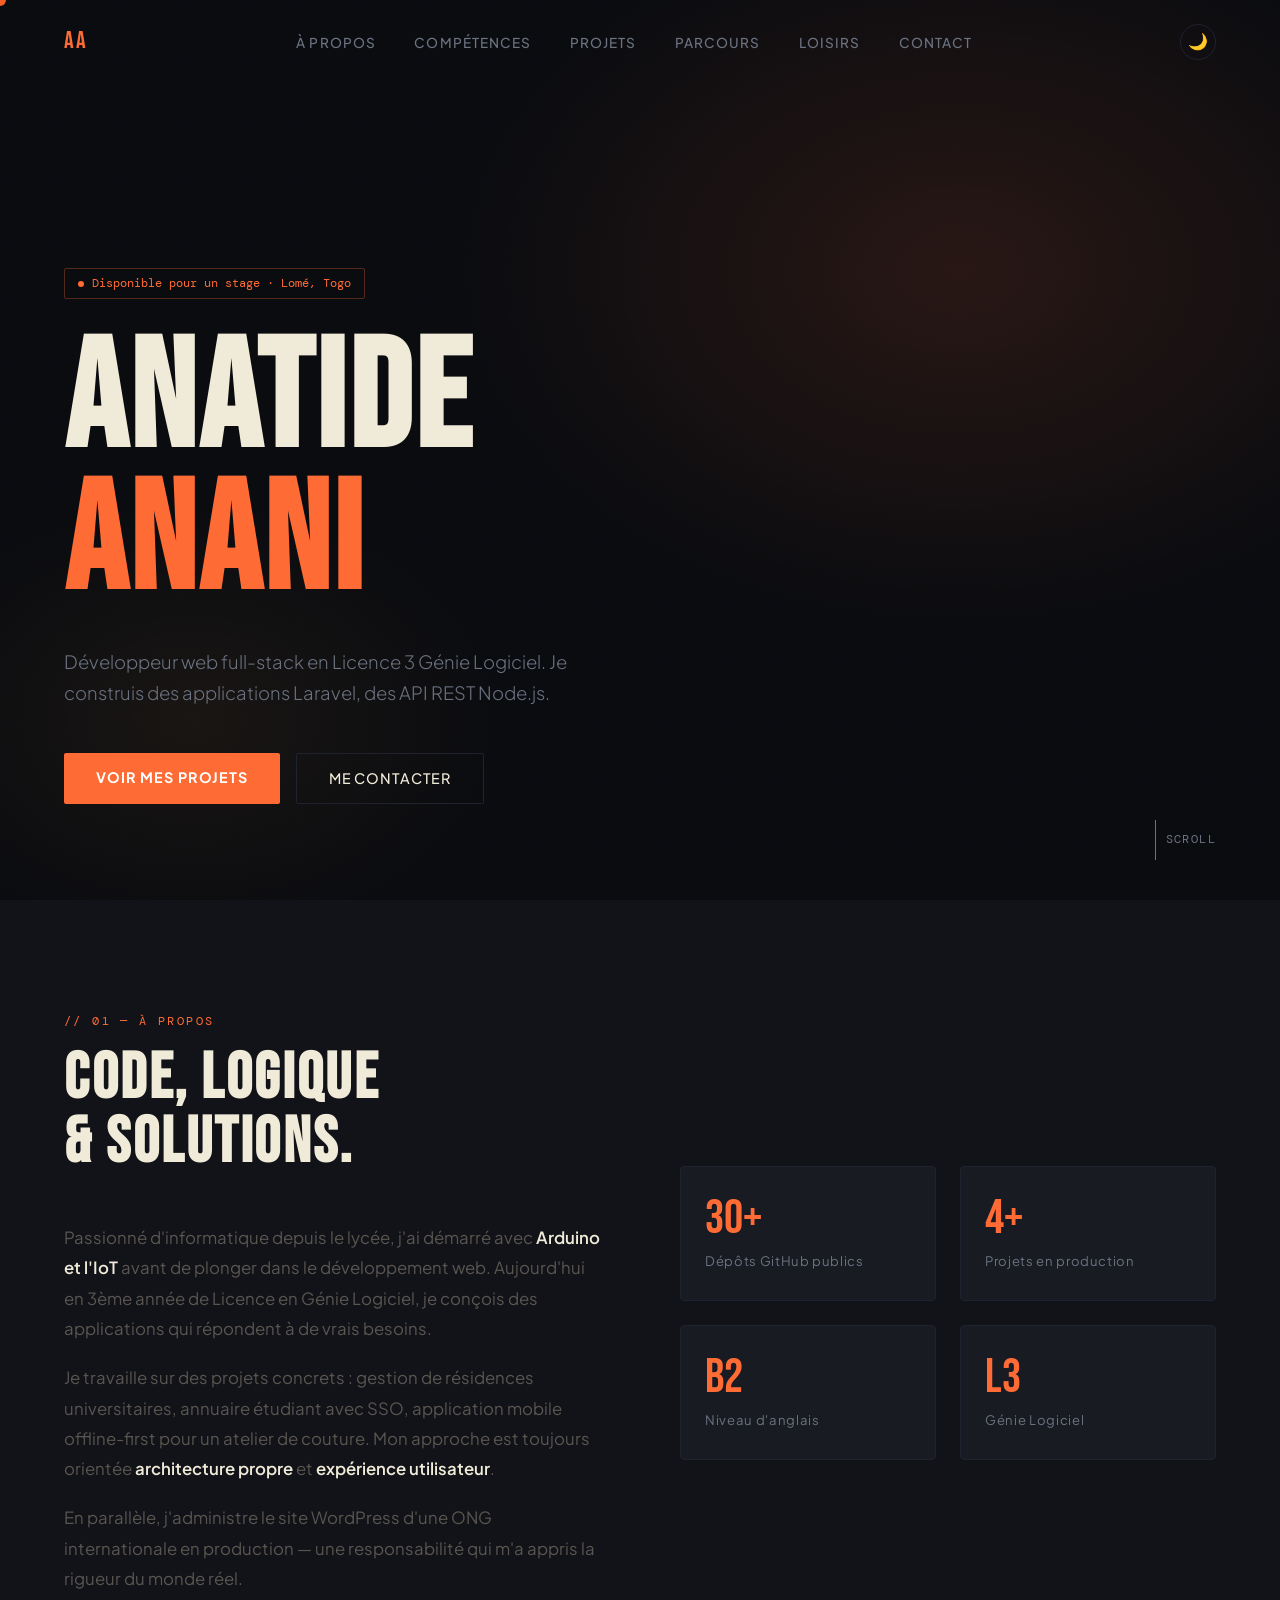
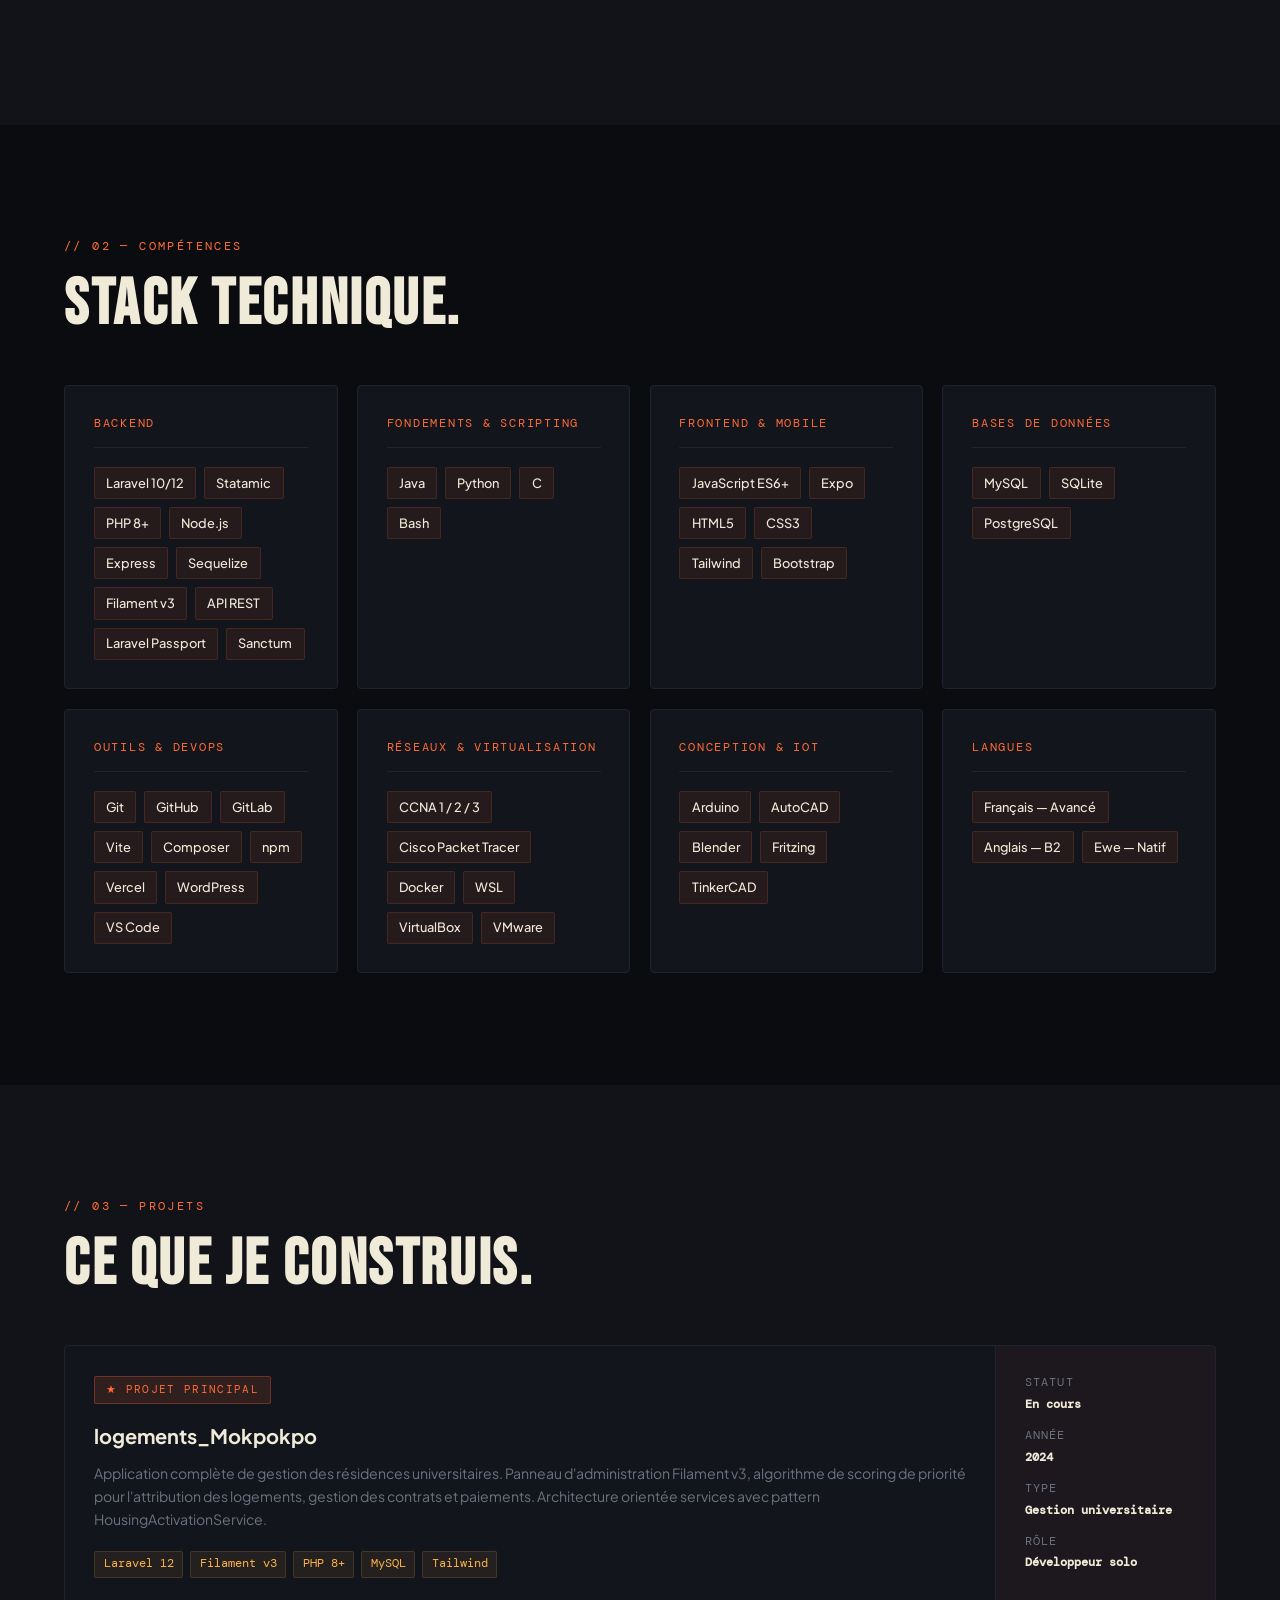
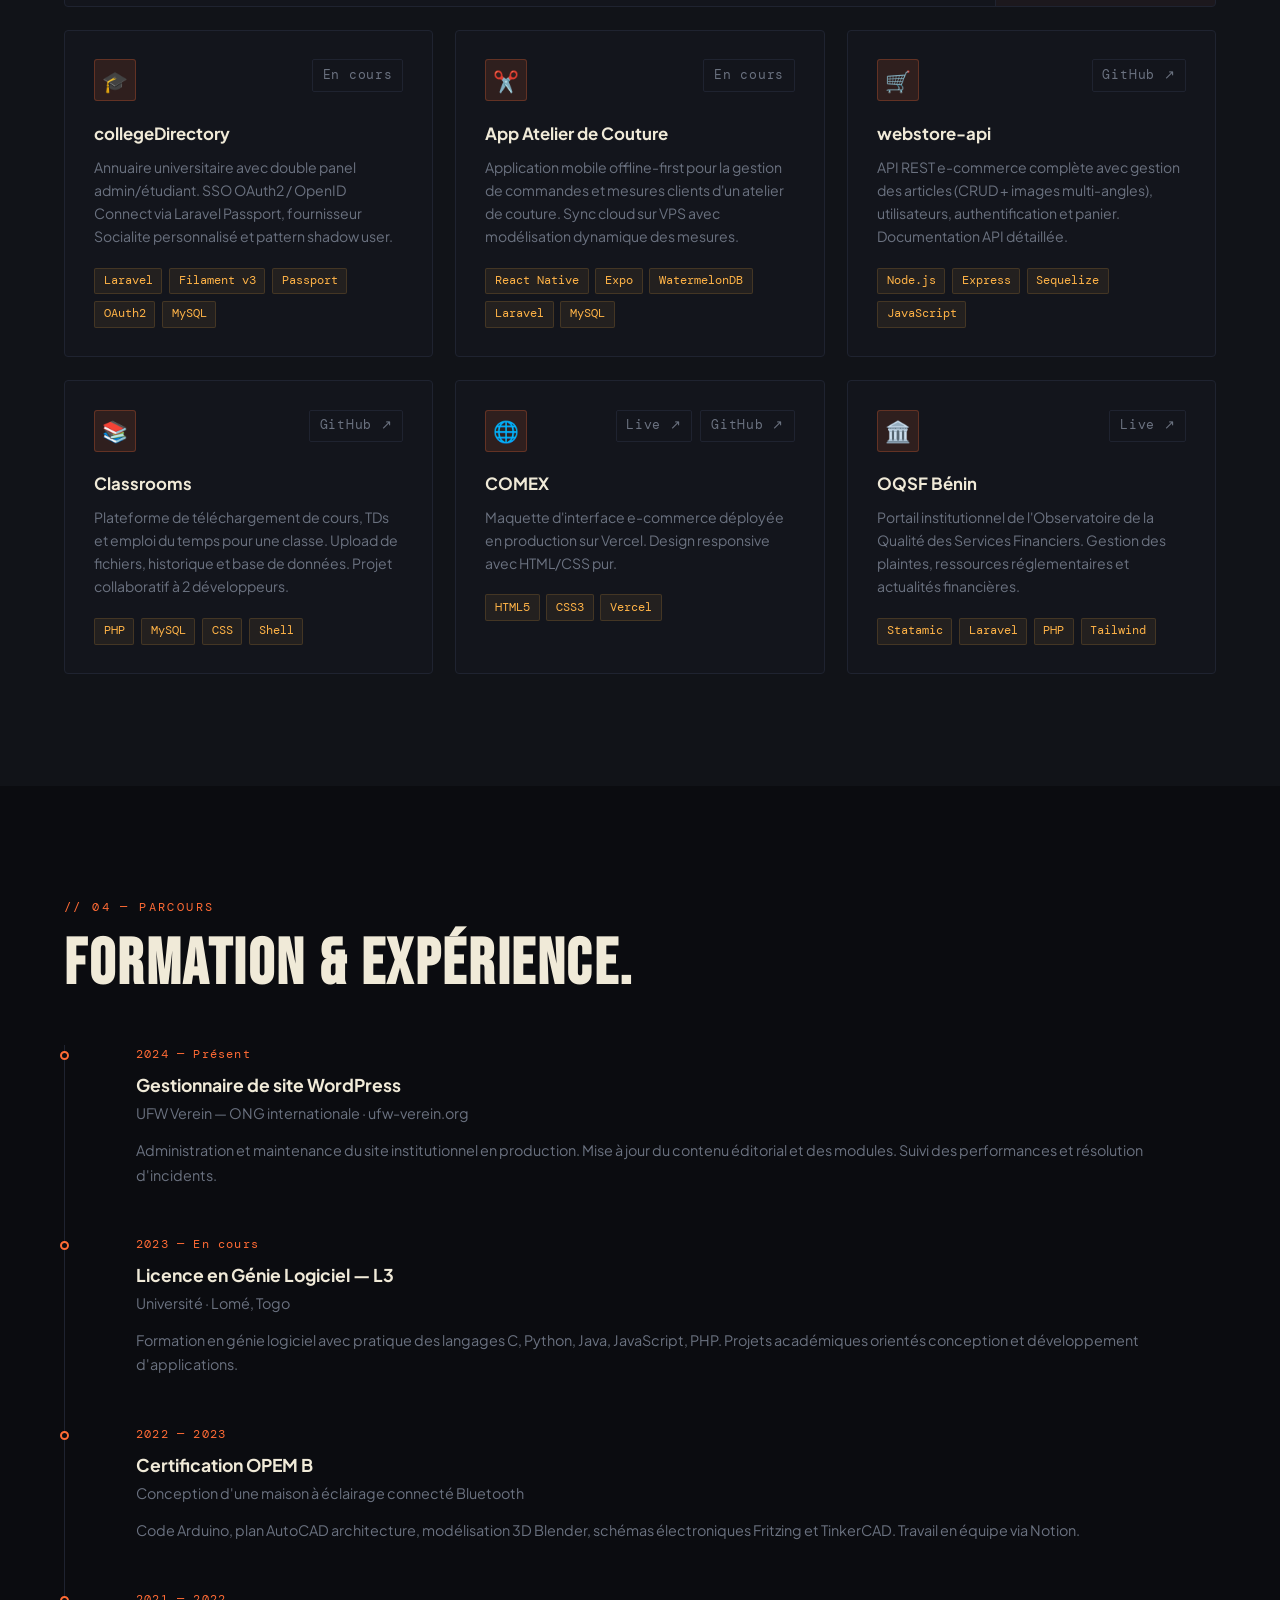
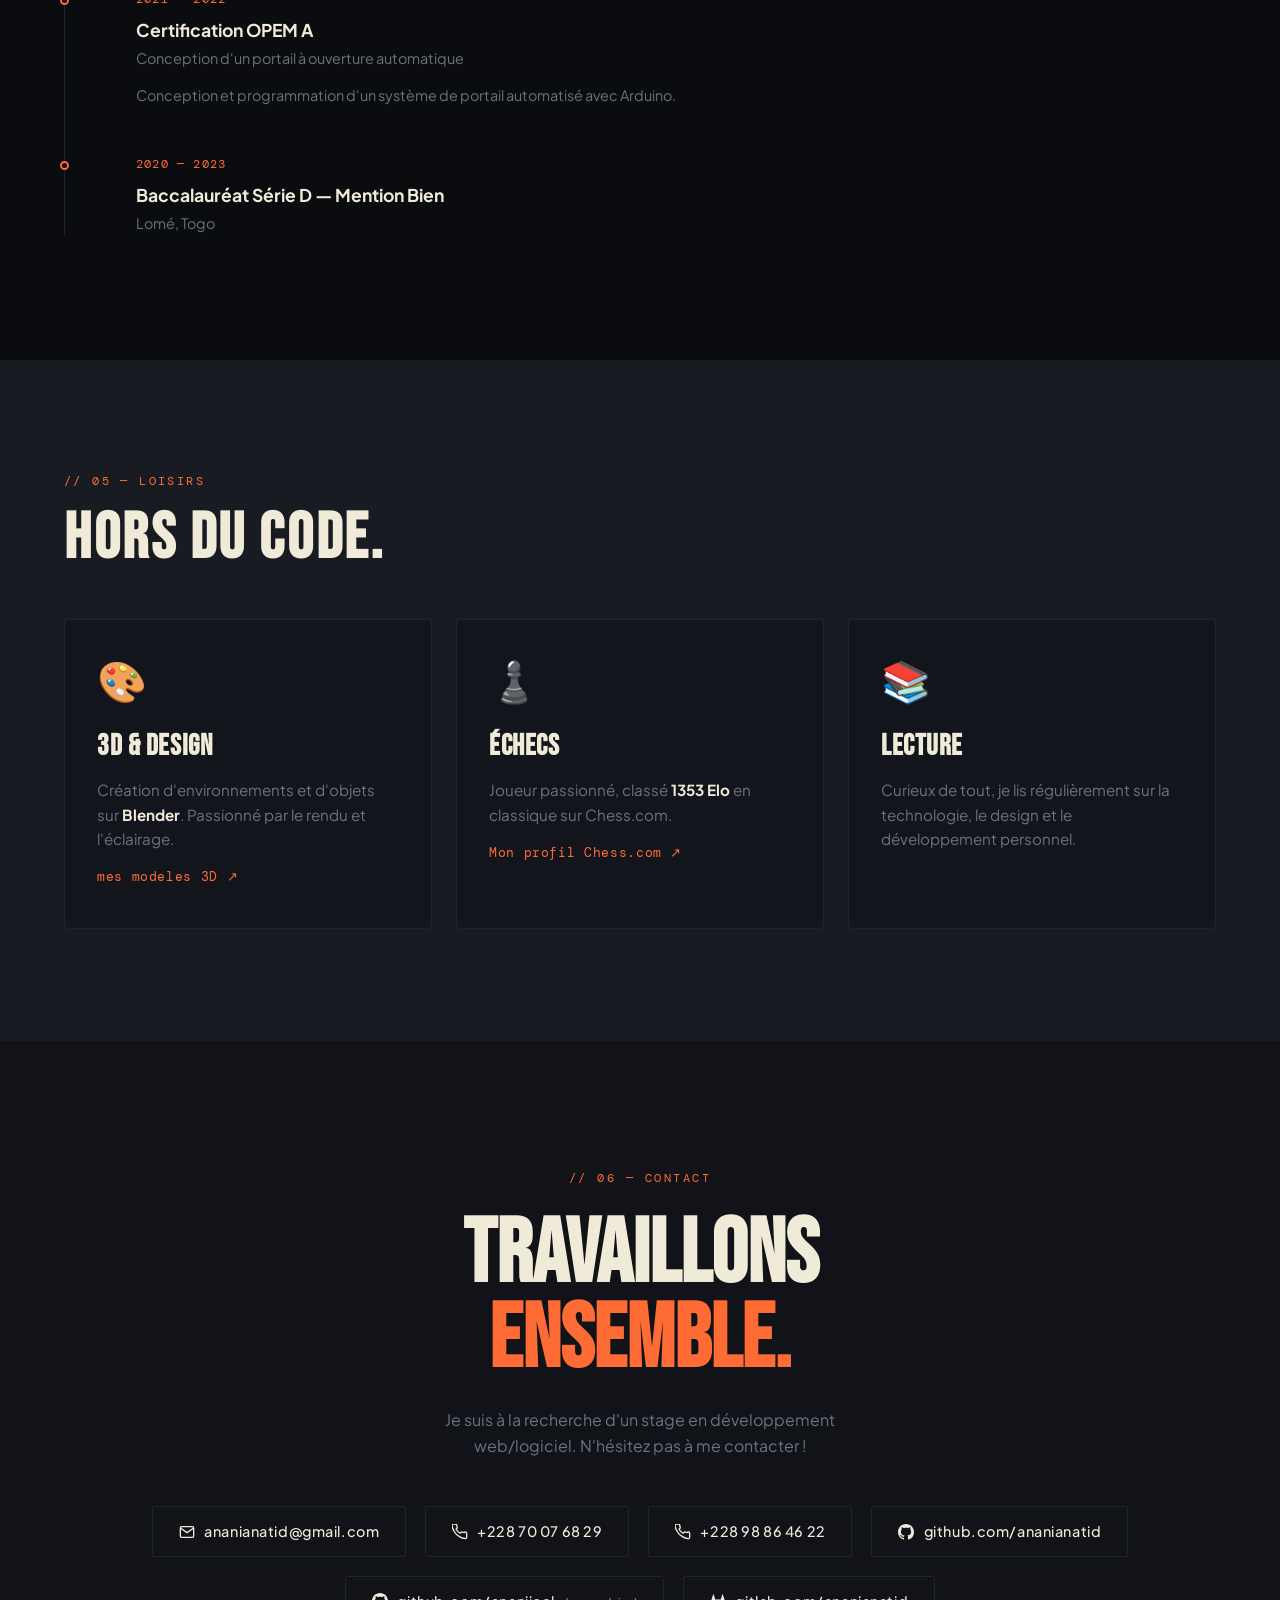
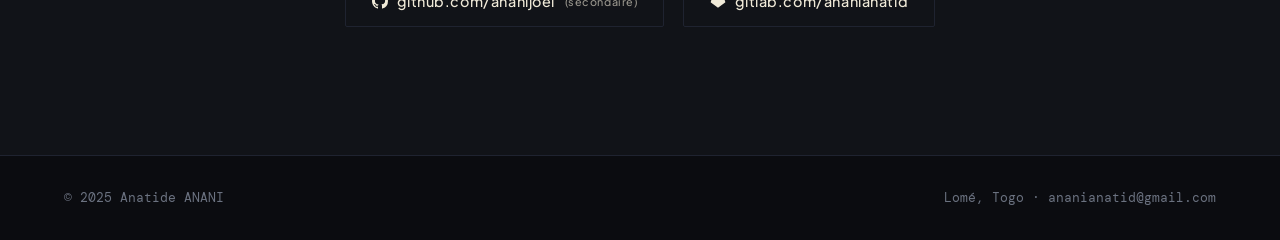
==== portfolio/index.html @ 38290a82 "Initial commit: portfolio + curriculum-vitae" ====
<!DOCTYPE html>
<html lang="fr">

<head>
  <meta charset="UTF-8" />
  <meta name="viewport" content="width=device-width, initial-scale=1.0" />
  <title>Anatide ANANI — Développeur Web</title>
  <link rel="preconnect" href="https://fonts.googleapis.com" />
  <link rel="preconnect" href="https://fonts.gstatic.com" crossorigin />
  <link
    href="https://fonts.googleapis.com/css2?family=Bebas+Neue&family=DM+Mono:ital,wght@0,300;0,400;0,500;1,300&family=Plus+Jakarta+Sans:wght@300;400;500;600;700&display=swap"
    rel="stylesheet" />
  <link rel="stylesheet" href="style.css" />
</head>

<body>

  <div class="cursor" id="cursor"></div>

  <!-- NAV -->
  <nav id="navbar">
    <a href="#hero" class="nav-logo">AA</a>
    <ul class="nav-links">
      <li><a href="#about">À propos</a></li>
      <li><a href="#skills">Compétences</a></li>
      <li><a href="#projects">Projets</a></li>
      <li><a href="#experience">Parcours</a></li>
      <li><a href="#hobbies">Loisirs</a></li>
      <li><a href="#contact">Contact</a></li>
    </ul>
    <button id="theme-toggle" aria-label="Basculer le thème" title="Mode clair / sombre">🌙</button>
  </nav>

  <!-- HERO -->
  <section id="hero">
    <div class="hero-bg"></div>
    <div class="hero-grid"></div>
    <div class="hero-content">
      <div class="hero-tag">Disponible pour un stage · Lomé, Togo</div>
      <h1 class="hero-name">Anatide<br /><span>ANANI</span></h1>
      <p class="hero-sub">
        Développeur web full-stack en Licence 3 Génie Logiciel. Je construis des applications Laravel, des API REST
        Node.js.
      </p>
      <div class="hero-ctas">
        <a href="#projects" class="btn-primary">Voir mes projets</a>
        <a href="#contact" class="btn-outline">Me contacter</a>
      </div>
    </div>
    <div class="scroll-hint">Scroll</div>
  </section>

  <!-- ABOUT -->
  <section id="about">
    <div class="about-grid reveal">
      <div class="about-text">
        <div class="section-label">// 01 — À propos</div>
        <h2 class="section-title">Code, logique<br />& solutions.</h2>
        <p>Passionné d'informatique depuis le lycée, j'ai démarré avec <strong>Arduino et l'IoT</strong> avant de
          plonger dans le développement web. Aujourd'hui en 3ème année de Licence en Génie Logiciel, je conçois des
          applications qui répondent à de vrais besoins.</p>
        <p>Je travaille sur des projets concrets : gestion de résidences universitaires, annuaire étudiant avec SSO,
          application mobile offline-first pour un atelier de couture. Mon approche est toujours orientée
          <strong>architecture propre</strong> et <strong>expérience utilisateur</strong>.
        </p>
        <p>En parallèle, j'administre le site WordPress d'une ONG internationale en production — une responsabilité qui
          m'a appris la rigueur du monde réel.</p>
      </div>
      <div class="about-stats">
        <div class="stat-card">
          <div class="stat-num">30+</div>
          <div class="stat-label">Dépôts GitHub publics</div>
        </div>
        <div class="stat-card">
          <div class="stat-num">4+</div>
          <div class="stat-label">Projets en production</div>
        </div>
        <div class="stat-card">
          <div class="stat-num">B2</div>
          <div class="stat-label">Niveau d'anglais</div>
        </div>
        <div class="stat-card">
          <div class="stat-num">L3</div>
          <div class="stat-label">Génie Logiciel</div>
        </div>
      </div>
    </div>
  </section>

  <!-- SKILLS -->
  <section id="skills">
    <div class="section-label reveal">// 02 — Compétences</div>
    <h2 class="section-title reveal">Stack technique.</h2>
    <div class="skills-grid">
      <div class="skill-group reveal">
        <div class="skill-group-title">Backend</div>
        <div class="skill-tags">
          <span class="skill-tag">Laravel 10/12</span>
          <span class="skill-tag">Statamic</span>
          <span class="skill-tag">PHP 8+</span>
          <span class="skill-tag">Node.js</span>
          <span class="skill-tag">Express</span>
          <span class="skill-tag">Sequelize</span>
          <span class="skill-tag">Filament v3</span>
          <span class="skill-tag">API REST</span>
          <span class="skill-tag">Laravel Passport</span>
          <span class="skill-tag">Sanctum</span>
        </div>
      </div>
      <div class="skill-group reveal">
        <div class="skill-group-title">Fondements & Scripting</div>
        <div class="skill-tags">
          <span class="skill-tag">Java</span>
          <span class="skill-tag">Python</span>
          <span class="skill-tag">C</span>
          <span class="skill-tag">Bash</span>
        </div>
      </div>
      <div class="skill-group reveal">
        <div class="skill-group-title">Frontend & Mobile</div>
        <div class="skill-tags">
          <span class="skill-tag">JavaScript ES6+</span>
          <span class="skill-tag">Expo</span>
          <span class="skill-tag">HTML5</span>
          <span class="skill-tag">CSS3</span>
          <span class="skill-tag">Tailwind</span>
          <span class="skill-tag">Bootstrap</span>
        </div>
      </div>
      <div class="skill-group reveal">
        <div class="skill-group-title">Bases de données</div>
        <div class="skill-tags">
          <span class="skill-tag">MySQL</span>
          <span class="skill-tag">SQLite</span>
          <span class="skill-tag">PostgreSQL</span>
        </div>
      </div>
      <div class="skill-group reveal">
        <div class="skill-group-title">Outils & DevOps</div>
        <div class="skill-tags">
          <span class="skill-tag">Git</span>
          <span class="skill-tag">GitHub</span>
          <span class="skill-tag">GitLab</span>
          <span class="skill-tag">Vite</span>
          <span class="skill-tag">Composer</span>
          <span class="skill-tag">npm</span>
          <span class="skill-tag">Vercel</span>
          <span class="skill-tag">WordPress</span>
          <span class="skill-tag">VS Code</span>
        </div>
      </div>
      <div class="skill-group reveal">
        <div class="skill-group-title">Réseaux & Virtualisation</div>
        <div class="skill-tags">
          <span class="skill-tag">CCNA 1 / 2 / 3</span>
          <span class="skill-tag">Cisco Packet Tracer</span>
          <span class="skill-tag">Docker</span>
          <span class="skill-tag">WSL</span>
          <span class="skill-tag">VirtualBox</span>
          <span class="skill-tag">VMware</span>
        </div>
      </div>
      <div class="skill-group reveal">
        <div class="skill-group-title">Conception & IoT</div>
        <div class="skill-tags">
          <span class="skill-tag">Arduino</span>
          <span class="skill-tag">AutoCAD</span>
          <span class="skill-tag">Blender</span>
          <span class="skill-tag">Fritzing</span>
          <span class="skill-tag">TinkerCAD</span>
        </div>
      </div>
      <div class="skill-group reveal">
        <div class="skill-group-title">Langues</div>
        <div class="skill-tags">
          <span class="skill-tag">Français — Avancé</span>
          <span class="skill-tag">Anglais — B2</span>
          <span class="skill-tag">Ewe — Natif</span>
        </div>
      </div>
    </div>
  </section>

  <!-- PROJECTS -->
  <section id="projects">
    <div class="section-label reveal">// 03 — Projets</div>
    <h2 class="section-title reveal">Ce que je construis.</h2>
    <div class="projects-grid">

      <!-- Featured: logements_Mokpokpo -->
      <div class="project-card featured reveal">
        <div class="project-featured-content">
          <div class="featured-badge">★ Projet principal</div>
          <div class="project-title" style="font-size:1.25rem; margin-bottom:.6rem;">logements_Mokpokpo</div>
          <p class="project-desc">Application complète de gestion des résidences universitaires. Panneau
            d'administration Filament v3, algorithme de scoring de priorité pour l'attribution des logements, gestion
            des contrats et paiements. Architecture orientée services avec pattern HousingActivationService.</p>
          <div class="project-stack" style="margin-top:1.2rem;">
            <span class="stack-tag">Laravel 12</span>
            <span class="stack-tag">Filament v3</span>
            <span class="stack-tag">PHP 8+</span>
            <span class="stack-tag">MySQL</span>
            <span class="stack-tag">Tailwind</span>
          </div>
        </div>
        <div class="project-featured-meta">
          <div class="meta-item"><span>Statut</span><strong>En cours</strong></div>
          <div class="meta-item"><span>Année</span><strong>2024</strong></div>
          <div class="meta-item"><span>Type</span><strong>Gestion universitaire</strong></div>
          <div class="meta-item"><span>Rôle</span><strong>Développeur solo</strong></div>
        </div>
      </div>

      <!-- collegeDirectory -->
      <div class="project-card reveal">
        <div class="project-card-top">
          <div class="project-icon">🎓</div>
          <div class="project-links">
            <span class="project-link">En cours</span>
          </div>
        </div>
        <div class="project-body">
          <div class="project-title">collegeDirectory</div>
          <p class="project-desc">Annuaire universitaire avec double panel admin/étudiant. SSO OAuth2 / OpenID Connect
            via Laravel Passport, fournisseur Socialite personnalisé et pattern shadow user.</p>
          <div class="project-stack">
            <span class="stack-tag">Laravel</span>
            <span class="stack-tag">Filament v3</span>
            <span class="stack-tag">Passport</span>
            <span class="stack-tag">OAuth2</span>
            <span class="stack-tag">MySQL</span>
          </div>
        </div>
      </div>

      <!-- App Couture -->
      <div class="project-card reveal">
        <div class="project-card-top">
          <div class="project-icon">✂️</div>
          <div class="project-links">
            <span class="project-link">En cours</span>
          </div>
        </div>
        <div class="project-body">
          <div class="project-title">App Atelier de Couture</div>
          <p class="project-desc">Application mobile offline-first pour la gestion de commandes et mesures clients d'un
            atelier de couture. Sync cloud sur VPS avec modélisation dynamique des mesures.</p>
          <div class="project-stack">
            <span class="stack-tag">React Native</span>
            <span class="stack-tag">Expo</span>
            <span class="stack-tag">WatermelonDB</span>
            <span class="stack-tag">Laravel</span>
            <span class="stack-tag">MySQL</span>
          </div>
        </div>
      </div>

      <!-- webstore-api -->
      <div class="project-card reveal">
        <div class="project-card-top">
          <div class="project-icon">🛒</div>
          <div class="project-links">
            <a href="https://github.com/ananijoel/webstore-api" target="_blank" class="project-link">GitHub ↗</a>
          </div>
        </div>
        <div class="project-body">
          <div class="project-title">webstore-api</div>
          <p class="project-desc">API REST e-commerce complète avec gestion des articles (CRUD + images multi-angles),
            utilisateurs, authentification et panier. Documentation API détaillée.</p>
          <div class="project-stack">
            <span class="stack-tag">Node.js</span>
            <span class="stack-tag">Express</span>
            <span class="stack-tag">Sequelize</span>
            <span class="stack-tag">JavaScript</span>
          </div>
        </div>
      </div>

      <!-- Classrooms -->
      <div class="project-card reveal">
        <div class="project-card-top">
          <div class="project-icon">📚</div>
          <div class="project-links">
            <a href="https://github.com/ananijoel/Classrooms" target="_blank" class="project-link">GitHub ↗</a>
          </div>
        </div>
        <div class="project-body">
          <div class="project-title">Classrooms</div>
          <p class="project-desc">Plateforme de téléchargement de cours, TDs et emploi du temps pour une classe. Upload
            de fichiers, historique et base de données. Projet collaboratif à 2 développeurs.</p>
          <div class="project-stack">
            <span class="stack-tag">PHP</span>
            <span class="stack-tag">MySQL</span>
            <span class="stack-tag">CSS</span>
            <span class="stack-tag">Shell</span>
          </div>
        </div>
      </div>

      <!-- COMEX -->
      <div class="project-card reveal">
        <div class="project-card-top">
          <div class="project-icon">🌐</div>
          <div class="project-links">
            <a href="https://comex-pearl.vercel.app" target="_blank" class="project-link">Live ↗</a>
            <a href="https://github.com/ananijoel/COMEX" target="_blank" class="project-link">GitHub ↗</a>
          </div>
        </div>
        <div class="project-body">
          <div class="project-title">COMEX</div>
          <p class="project-desc">Maquette d'interface e-commerce déployée en production sur Vercel. Design responsive
            avec HTML/CSS pur.</p>
          <div class="project-stack">
            <span class="stack-tag">HTML5</span>
            <span class="stack-tag">CSS3</span>
            <span class="stack-tag">Vercel</span>
          </div>
        </div>
      </div>

      <!-- OQSF Bénin -->
      <div class="project-card reveal">
        <div class="project-card-top">
          <div class="project-icon">🏛️</div>
          <div class="project-links">
            <a href="https://oqsf.finances.bj/" target="_blank" class="project-link">Live ↗</a>
          </div>
        </div>
        <div class="project-body">
          <div class="project-title">OQSF Bénin</div>
          <p class="project-desc">Portail institutionnel de l'Observatoire de la Qualité des Services Financiers. Gestion des plaintes, ressources réglementaires et actualités financières.</p>
          <div class="project-stack">
            <span class="stack-tag">Statamic</span>
            <span class="stack-tag">Laravel</span>
            <span class="stack-tag">PHP</span>
            <span class="stack-tag">Tailwind</span>
          </div>
        </div>
      </div>

    </div>
  </section>

  <!-- EXPERIENCE -->
  <section id="experience">
    <div class="section-label reveal">// 04 — Parcours</div>
    <h2 class="section-title reveal">Formation & expérience.</h2>
    <div class="timeline reveal">

      <div class="timeline-item">
        <div class="t-period">2024 — Présent</div>
        <div class="t-title">Gestionnaire de site WordPress</div>
        <div class="t-org">UFW Verein — ONG internationale · ufw-verein.org</div>
        <div class="t-desc">Administration et maintenance du site institutionnel en production. Mise à jour du contenu
          éditorial et des modules. Suivi des performances et résolution d'incidents.</div>
      </div>

      <div class="timeline-item">
        <div class="t-period">2023 — En cours</div>
        <div class="t-title">Licence en Génie Logiciel — L3</div>
        <div class="t-org">Université · Lomé, Togo</div>
        <div class="t-desc">Formation en génie logiciel avec pratique des langages C, Python, Java, JavaScript, PHP.
          Projets académiques orientés conception et développement d'applications.</div>
      </div>

      <div class="timeline-item">
        <div class="t-period">2022 — 2023</div>
        <div class="t-title">Certification OPEM B</div>
        <div class="t-org">Conception d'une maison à éclairage connecté Bluetooth</div>
        <div class="t-desc">Code Arduino, plan AutoCAD architecture, modélisation 3D Blender, schémas électroniques
          Fritzing et TinkerCAD. Travail en équipe via Notion.</div>
      </div>

      <div class="timeline-item">
        <div class="t-period">2021 — 2022</div>
        <div class="t-title">Certification OPEM A</div>
        <div class="t-org">Conception d'un portail à ouverture automatique</div>
        <div class="t-desc">Conception et programmation d'un système de portail automatisé avec Arduino.</div>
      </div>

      <div class="timeline-item">
        <div class="t-period">2020 — 2023</div>
        <div class="t-title">Baccalauréat Série D — Mention Bien</div>
        <div class="t-org">Lomé, Togo</div>
        <div class="t-desc"></div>
      </div>

    </div>
  </section>

  <!-- HOBBIES -->
  <section id="hobbies">
    <div class="section-label reveal">// 05 — Loisirs</div>
    <h2 class="section-title reveal">Hors du code.</h2>
    <div class="hobbies-grid">

      <!-- Blender -->
      <div class="hobby-card reveal">
        <div class="hobby-icon">🎨</div>
        <div class="hobby-content">
          <h3 class="hobby-name">3D & Design</h3>
          <p class="hobby-desc">Création d'environnements et d'objets sur <strong>Blender</strong>. Passionné par le
            rendu et l'éclairage.</p>
          <a href="https://hypnotic-cattle-c52.notion.site/b238f9d4e2dd4126a7973aa8731e3974?v=cc43a98ab7ea413bb1dedc0770d64474" target="_blank" class="hobby-link">mes modeles 3D
            ↗</a>
        </div>
      </div>

      <!-- Chess -->
      <div class="hobby-card reveal">
        <div class="hobby-icon">♟️</div>
        <div class="hobby-content">
          <h3 class="hobby-name">Échecs</h3>
          <p class="hobby-desc">Joueur passionné, classé <strong>1353 Elo</strong> en classique sur Chess.com.</p>
          <a href="https://www.chess.com/member/The-Quiet-Raven" target="_blank" class="hobby-link">Mon profil Chess.com
            ↗</a>
        </div>
      </div>

      <!-- Reading -->
      <div class="hobby-card reveal">
        <div class="hobby-icon">📚</div>
        <div class="hobby-content">
          <h3 class="hobby-name">Lecture</h3>
          <p class="hobby-desc">Curieux de tout, je lis régulièrement sur la technologie, le design et le développement
            personnel.</p>
        </div>
      </div>

    </div>
  </section>

  <!-- CONTACT -->
  <section id="contact">
    <div class="contact-eyebrow">// 06 — Contact</div>
    <h2 class="contact-title">Travaillons<br /><span>ensemble.</span></h2>
    <p class="contact-sub">Je suis à la recherche d'un stage en développement web/logiciel. N'hésitez pas à me contacter
      !</p>
    <div class="contact-links">
      <a href="mailto:ananianatid@gmail.com" class="contact-link">
        <svg viewBox="0 0 24 24" fill="none" stroke="currentColor" stroke-width="2">
          <path d="M4 4h16c1.1 0 2 .9 2 2v12c0 1.1-.9 2-2 2H4c-1.1 0-2-.9-2-2V6c0-1.1.9-2 2-2z" />
          <polyline points="22,6 12,13 2,6" />
        </svg>
        ananianatid@gmail.com
      </a>
      <a href="tel:+22870076829" class="contact-link">
        <svg viewBox="0 0 24 24" fill="none" stroke="currentColor" stroke-width="2">
          <path
            d="M22 16.92v3a2 2 0 01-2.18 2 19.79 19.79 0 01-8.63-3.07A19.5 19.5 0 013.07 10.8a19.79 19.79 0 01-3.07-8.67A2 2 0 012 0h3a2 2 0 012 1.72 12.84 12.84 0 00.7 2.81 2 2 0 01-.45 2.11L6.09 7.91a16 16 0 006 6l1.27-1.27a2 2 0 012.11-.45 12.84 12.84 0 002.81.7A2 2 0 0122 14v2.92z" />
        </svg>
        +228 70 07 68 29
      </a>
      <a href="tel:+22898864622" class="contact-link">
        <svg viewBox="0 0 24 24" fill="none" stroke="currentColor" stroke-width="2">
          <path
            d="M22 16.92v3a2 2 0 01-2.18 2 19.79 19.79 0 01-8.63-3.07A19.5 19.5 0 013.07 10.8a19.79 19.79 0 01-3.07-8.67A2 2 0 012 0h3a2 2 0 012 1.72 12.84 12.84 0 00.7 2.81 2 2 0 01-.45 2.11L6.09 7.91a16 16 0 006 6l1.27-1.27a2 2 0 012.11-.45 12.84 12.84 0 002.81.7A2 2 0 0122 14v2.92z" />
        </svg>
        +228 98 86 46 22
      </a>
      <a href="https://github.com/ananianatid" target="_blank" class="contact-link">
        <svg viewBox="0 0 24 24" fill="currentColor">
          <path
            d="M12 0C5.37 0 0 5.37 0 12c0 5.31 3.435 9.795 8.205 11.385.6.105.825-.255.825-.57 0-.285-.015-1.23-.015-2.235-3.015.555-3.795-.735-4.035-1.41-.135-.345-.72-1.41-1.23-1.695-.42-.225-1.02-.78-.015-.795.945-.015 1.62.87 1.845 1.23 1.08 1.815 2.805 1.305 3.495.99.105-.78.42-1.305.765-1.605-2.67-.3-5.46-1.335-5.46-5.925 0-1.305.465-2.385 1.23-3.225-.12-.3-.54-1.53.12-3.18 0 0 1.005-.315 3.3 1.23.96-.27 1.98-.405 3-.405s2.04.135 3 .405c2.295-1.56 3.3-1.23 3.3-1.23.66 1.65.24 2.88.12 3.18.765.84 1.23 1.905 1.23 3.225 0 4.605-2.805 5.625-5.475 5.925.435.375.81 1.095.81 2.22 0 1.605-.015 2.895-.015 3.3 0 .315.225.69.825.57A12.02 12.02 0 0024 12c0-6.63-5.37-12-12-12z" />
        </svg>
        github.com/ananianatid
      </a>
      <a href="https://github.com/ananijoel" target="_blank" class="contact-link">
        <svg viewBox="0 0 24 24" fill="currentColor">
          <path
            d="M12 0C5.37 0 0 5.37 0 12c0 5.31 3.435 9.795 8.205 11.385.6.105.825-.255.825-.57 0-.285-.015-1.23-.015-2.235-3.015.555-3.795-.735-4.035-1.41-.135-.345-.72-1.41-1.23-1.695-.42-.225-1.02-.78-.015-.795.945-.015 1.62.87 1.845 1.23 1.08 1.815 2.805 1.305 3.495.99.105-.78.42-1.305.765-1.605-2.67-.3-5.46-1.335-5.46-5.925 0-1.305.465-2.385 1.23-3.225-.12-.3-.54-1.53.12-3.18 0 0 1.005-.315 3.3 1.23.96-.27 1.98-.405 3-.405s2.04.135 3 .405c2.295-1.56 3.3-1.23 3.3-1.23.66 1.65.24 2.88.12 3.18.765.84 1.23 1.905 1.23 3.225 0 4.605-2.805 5.625-5.475 5.925.435.375.81 1.095.81 2.22 0 1.605-.015 2.895-.015 3.3 0 .315.225.69.825.57A12.02 12.02 0 0024 12c0-6.63-5.37-12-12-12z" />
        </svg>
        github.com/ananijoel <small style="opacity:.6;font-size:.75em;">(secondaire)</small>
      </a>
      <a href="https://gitlab.com/ananianatid" target="_blank" class="contact-link">
        <svg viewBox="0 0 24 24" fill="currentColor">
          <path
            d="M22.65 14.39L12 22.13 1.35 14.39a.84.84 0 01-.3-.94l1.22-3.78 2.44-7.51A.42.42 0 014.82 2a.43.43 0 01.58 0 .42.42 0 01.11.18l2.44 7.49h8.1l2.44-7.49a.42.42 0 01.11-.18.43.43 0 01.58 0 .42.42 0 01.11.18l2.44 7.51L23 13.45a.84.84 0 01-.35.94z" />
        </svg>
        gitlab.com/ananianatid
      </a>
    </div>
  </section>

  <footer>
    <span>© 2025 Anatide ANANI</span>
    <span>Lomé, Togo · ananianatid@gmail.com</span>
  </footer>

  <script src="script.js"></script>
</body>

</html>
---- portfolio/style.css ----
/* ── DARK THEME (default) ── */
:root {
    --bg: #0b0c10;
    --bg2: #111318;
    --bg3: #181b22;
    --accent: #ff6b35;
    --accent2: #ffb347;
    --cream: #f0ead8;
    --muted: #6b7280;
    --border: #1f2330;
    --card: #13151c;
}

/* ── LIGHT THEME ── */
[data-theme="light"] {
    --bg: #f8f6f1;
    --bg2: #edeae2;
    --bg3: #e4e0d6;
    --accent: #e85c2a;
    --accent2: #d4860a;
    --cream: #1a1814;
    --muted: #6b6860;
    --border: #d4cfc4;
    --card: #f0ece4;
}

*,
*::before,
*::after {
    box-sizing: border-box;
    margin: 0;
    padding: 0;
}

html {
    scroll-behavior: smooth;
}

body {
    background: var(--bg);
    color: var(--cream);
    font-family: 'Plus Jakarta Sans', sans-serif;
    font-size: 16px;
    line-height: 1.6;
    overflow-x: hidden;
    cursor: none;
    transition: background .3s ease, color .3s ease;
}

/* ── CURSOR ── */
.cursor {
    position: fixed;
    top: 0;
    left: 0;
    z-index: 9999;
    width: 12px;
    height: 12px;
    background: var(--accent);
    border-radius: 50%;
    pointer-events: none;
    transform: translate(-50%, -50%);
    transition: transform .15s ease, width .2s, height .2s, background .2s;
    mix-blend-mode: difference;
}

.cursor.hover {
    width: 36px;
    height: 36px;
    background: var(--accent2);
}

/* ── NAV ── */
nav {
    position: fixed;
    top: 0;
    left: 0;
    right: 0;
    z-index: 100;
    display: flex;
    align-items: center;
    justify-content: space-between;
    padding: 1.4rem 4rem;
    border-bottom: 1px solid transparent;
    transition: background .3s, border-color .3s, backdrop-filter .3s;
}

nav.scrolled {
    background: rgba(11, 12, 16, .85);
    border-color: var(--border);
    backdrop-filter: blur(12px);
}

[data-theme="light"] nav.scrolled {
    background: rgba(248, 246, 241, .9);
}

/* ── THEME TOGGLE ── */
#theme-toggle {
    background: none;
    border: 1px solid var(--border);
    color: var(--cream);
    cursor: pointer;
    width: 36px;
    height: 36px;
    border-radius: 50%;
    display: flex;
    align-items: center;
    justify-content: center;
    font-size: 1rem;
    transition: border-color .2s, color .2s, transform .2s, background .2s;
    flex-shrink: 0;
}

#theme-toggle:hover {
    border-color: var(--accent);
    color: var(--accent);
    transform: rotate(20deg) scale(1.08);
}

.nav-logo {
    font-family: 'Bebas Neue', sans-serif;
    font-size: 1.5rem;
    letter-spacing: .1em;
    color: var(--accent);
    text-decoration: none;
}

.nav-links {
    display: flex;
    gap: 2.4rem;
    list-style: none;
}

.nav-links a {
    font-size: .85rem;
    font-weight: 500;
    letter-spacing: .08em;
    color: var(--muted);
    text-decoration: none;
    text-transform: uppercase;
    transition: color .2s;
}

.nav-links a:hover {
    color: var(--cream);
}

/* light mode — nav links hover */
[data-theme="light"] .nav-links a:hover {
    color: var(--cream);
}

/* ── HERO ── */
#hero {
    min-height: 100vh;
    display: flex;
    flex-direction: column;
    justify-content: flex-end;
    padding: 0 4rem 6rem;
    position: relative;
    overflow: hidden;
}

.hero-bg {
    position: absolute;
    inset: 0;
    z-index: 0;
    background:
        radial-gradient(ellipse 60% 60% at 75% 30%, rgba(255, 107, 53, .12) 0%, transparent 65%),
        radial-gradient(ellipse 40% 40% at 15% 80%, rgba(255, 179, 71, .06) 0%, transparent 60%);
}

[data-theme="light"] .hero-bg {
    background:
        radial-gradient(ellipse 60% 60% at 75% 30%, rgba(232, 92, 42, .10) 0%, transparent 65%),
        radial-gradient(ellipse 40% 40% at 15% 80%, rgba(212, 134, 10, .07) 0%, transparent 60%);
}

.hero-grid {
    position: absolute;
    inset: 0;
    z-index: 0;
    opacity: .03;
    background-image:
        linear-gradient(var(--border) 1px, transparent 1px),
        linear-gradient(90deg, var(--border) 1px, transparent 1px);
    background-size: 60px 60px;
}

.hero-content {
    position: relative;
    z-index: 1;
    max-width: 1100px;
}

.hero-tag {
    display: inline-flex;
    align-items: center;
    gap: .5rem;
    font-family: 'DM Mono', monospace;
    font-size: .78rem;
    color: var(--accent);
    border: 1px solid rgba(255, 107, 53, .3);
    padding: .3rem .8rem;
    border-radius: 2px;
    margin-bottom: 2rem;
    animation: fadeUp .6s ease both;
}

.hero-tag::before {
    content: '';
    width: 6px;
    height: 6px;
    background: var(--accent);
    border-radius: 50%;
    animation: pulse 1.5s infinite;
}

.hero-name {
    font-family: 'Bebas Neue', sans-serif;
    font-size: clamp(5rem, 12vw, 11rem);
    line-height: .92;
    letter-spacing: .02em;
    color: var(--cream);
    animation: fadeUp .6s .15s ease both;
}

.hero-name span {
    color: var(--accent);
}

.hero-sub {
    font-size: 1.15rem;
    color: var(--muted);
    max-width: 560px;
    margin-top: 2rem;
    font-weight: 300;
    line-height: 1.7;
    animation: fadeUp .6s .3s ease both;
}

.hero-ctas {
    display: flex;
    gap: 1rem;
    margin-top: 2.8rem;
    animation: fadeUp .6s .45s ease both;
}

.btn-primary {
    background: var(--accent);
    color: #fff;
    padding: .8rem 2rem;
    border-radius: 2px;
    font-weight: 700;
    font-size: .9rem;
    letter-spacing: .06em;
    text-transform: uppercase;
    text-decoration: none;
    transition: background .2s, transform .2s;
}

.btn-primary:hover {
    background: var(--accent2);
    transform: translateY(-2px);
}

.btn-outline {
    border: 1px solid var(--border);
    color: var(--cream);
    padding: .8rem 2rem;
    border-radius: 2px;
    font-weight: 500;
    font-size: .9rem;
    letter-spacing: .06em;
    text-transform: uppercase;
    text-decoration: none;
    transition: border-color .2s, transform .2s;
}

.btn-outline:hover {
    border-color: var(--accent);
    transform: translateY(-2px);
}

/* scroll hint */
.scroll-hint {
    position: absolute;
    bottom: 2.5rem;
    right: 4rem;
    font-family: 'DM Mono', monospace;
    font-size: .72rem;
    color: var(--muted);
    letter-spacing: .12em;
    text-transform: uppercase;
    display: flex;
    align-items: center;
    gap: .6rem;
    animation: fadeUp .6s .6s ease both;
}

.scroll-hint::before {
    content: '';
    width: 1px;
    height: 40px;
    background: var(--muted);
    animation: scrollLine 1.5s ease-in-out infinite;
}

/* ── SECTION COMMONS ── */
section {
    padding: 7rem 4rem;
}

.section-label {
    font-family: 'DM Mono', monospace;
    font-size: .75rem;
    color: var(--accent);
    letter-spacing: .2em;
    text-transform: uppercase;
    margin-bottom: 1rem;
}

.section-title {
    font-family: 'Bebas Neue', sans-serif;
    font-size: clamp(2.5rem, 5vw, 4rem);
    letter-spacing: .04em;
    line-height: 1;
    color: var(--cream);
    margin-bottom: 3rem;
}

/* ── ABOUT ── */
#about {
    background: var(--bg2);
}

.about-grid {
    display: grid;
    grid-template-columns: 1fr 1fr;
    gap: 5rem;
    align-items: center;
}

.about-text p {
    color: #5a5550;
    font-size: 1.05rem;
    line-height: 1.8;
    margin-bottom: 1.2rem;
}

[data-theme="light"] .about-text p {
    color: #4a4540;
}

.about-text p strong {
    color: var(--cream);
    font-weight: 600;
}

.about-stats {
    display: grid;
    grid-template-columns: 1fr 1fr;
    gap: 1.5rem;
}

.stat-card {
    background: var(--bg3);
    border: 1px solid var(--border);
    padding: 1.8rem 1.5rem;
    border-radius: 4px;
    transition: border-color .2s, transform .2s;
}

.stat-card:hover {
    border-color: var(--accent);
    transform: translateY(-3px);
}

.stat-num {
    font-family: 'Bebas Neue', sans-serif;
    font-size: 3rem;
    color: var(--accent);
    line-height: 1;
}

.stat-label {
    font-size: .82rem;
    color: var(--muted);
    margin-top: .4rem;
    letter-spacing: .05em;
}

/* ── SKILLS ── */
#skills {
    background: var(--bg);
}

.skills-grid {
    display: grid;
    grid-template-columns: repeat(auto-fill, minmax(260px, 1fr));
    gap: 1.2rem;
}

.skill-group {
    background: var(--card);
    border: 1px solid var(--border);
    padding: 1.8rem;
    border-radius: 4px;
    transition: border-color .2s, transform .2s;
}

.skill-group:hover {
    border-color: rgba(255, 107, 53, .4);
    transform: translateY(-3px);
}

.skill-group-title {
    font-family: 'DM Mono', monospace;
    font-size: .78rem;
    color: var(--accent);
    letter-spacing: .14em;
    text-transform: uppercase;
    margin-bottom: 1.2rem;
    padding-bottom: .8rem;
    border-bottom: 1px solid var(--border);
}

.skill-tags {
    display: flex;
    flex-wrap: wrap;
    gap: .5rem;
}

.skill-tag {
    background: rgba(255, 107, 53, .08);
    color: var(--cream);
    border: 1px solid rgba(255, 107, 53, .15);
    padding: .3rem .7rem;
    border-radius: 2px;
    font-size: .8rem;
    font-weight: 500;
}

/* ── PROJECTS ── */
#projects {
    background: var(--bg2);
}

.projects-grid {
    display: grid;
    grid-template-columns: repeat(auto-fill, minmax(340px, 1fr));
    gap: 1.4rem;
}

.project-card {
    background: var(--card);
    border: 1px solid var(--border);
    border-radius: 4px;
    overflow: hidden;
    display: flex;
    flex-direction: column;
    transition: border-color .2s, transform .25s;
}

.project-card:hover {
    border-color: var(--accent);
    transform: translateY(-5px);
}

.project-card-top {
    padding: 1.8rem 1.8rem 1.2rem;
    display: flex;
    justify-content: space-between;
    align-items: flex-start;
}

.project-icon {
    width: 42px;
    height: 42px;
    border-radius: 3px;
    background: rgba(255, 107, 53, .12);
    border: 1px solid rgba(255, 107, 53, .25);
    display: flex;
    align-items: center;
    justify-content: center;
    font-size: 1.3rem;
}

.project-links {
    display: flex;
    gap: .5rem;
}

.project-link {
    color: var(--muted);
    text-decoration: none;
    font-size: .8rem;
    font-family: 'DM Mono', monospace;
    letter-spacing: .06em;
    padding: .3rem .6rem;
    border: 1px solid var(--border);
    border-radius: 2px;
    transition: color .2s, border-color .2s;
}

.project-link:hover {
    color: var(--accent);
    border-color: var(--accent);
}

.project-body {
    padding: 0 1.8rem 1.8rem;
    flex: 1;
}

.project-title {
    font-weight: 700;
    font-size: 1.05rem;
    margin-bottom: .5rem;
    color: var(--cream);
}

.project-desc {
    font-size: .88rem;
    color: var(--muted);
    line-height: 1.65;
    margin-bottom: 1.2rem;
}

.project-stack {
    display: flex;
    flex-wrap: wrap;
    gap: .4rem;
}

.stack-tag {
    font-family: 'DM Mono', monospace;
    font-size: .72rem;
    color: var(--accent2);
    background: rgba(255, 179, 71, .07);
    border: 1px solid rgba(255, 179, 71, .15);
    padding: .2rem .55rem;
    border-radius: 2px;
}

/* featured project */
.project-card.featured {
    grid-column: 1 / -1;
    flex-direction: row;
}

.project-card.featured .project-card-top {
    padding-bottom: 1.8rem;
}

.project-card.featured .project-icon {
    width: 54px;
    height: 54px;
    font-size: 1.6rem;
}

.project-featured-content {
    flex: 1;
    padding: 1.8rem;
}

.project-featured-meta {
    width: 220px;
    background: rgba(255, 107, 53, .04);
    border-left: 1px solid var(--border);
    padding: 1.8rem;
    display: flex;
    flex-direction: column;
    gap: .8rem;
}

.meta-item {
    font-family: 'DM Mono', monospace;
    font-size: .72rem;
}

.meta-item span {
    display: block;
    color: var(--muted);
    letter-spacing: .1em;
    text-transform: uppercase;
    margin-bottom: .2rem;
}

.meta-item strong {
    color: var(--cream);
}

.featured-badge {
    display: inline-flex;
    align-items: center;
    gap: .4rem;
    background: rgba(255, 107, 53, .12);
    color: var(--accent);
    border: 1px solid rgba(255, 107, 53, .3);
    font-family: 'DM Mono', monospace;
    font-size: .7rem;
    letter-spacing: .12em;
    padding: .25rem .7rem;
    border-radius: 2px;
    margin-bottom: 1rem;
    text-transform: uppercase;
}

/* ── EXPERIENCE ── */
#experience {
    background: var(--bg);
}

.timeline {
    position: relative;
    padding-left: 2rem;
}

.timeline::before {
    content: '';
    position: absolute;
    left: 0;
    top: 0;
    bottom: 0;
    width: 1px;
    background: var(--border);
}

.timeline-item {
    position: relative;
    padding: 0 0 3rem 2.5rem;
}

.timeline-item::before {
    content: '';
    position: absolute;
    left: -2rem;
    top: .35rem;
    width: 9px;
    height: 9px;
    border-radius: 50%;
    background: var(--bg);
    border: 2px solid var(--accent);
    transform: translateX(calc(-50% + .5px));
}

.timeline-item:last-child {
    padding-bottom: 0;
}

.t-period {
    font-family: 'DM Mono', monospace;
    font-size: .75rem;
    color: var(--accent);
    letter-spacing: .1em;
    margin-bottom: .4rem;
}

.t-title {
    font-size: 1.1rem;
    font-weight: 700;
    color: var(--cream);
    margin-bottom: .2rem;
}

.t-org {
    font-size: .9rem;
    color: var(--muted);
    margin-bottom: .8rem;
}

.t-desc {
    font-size: .9rem;
    color: var(--muted);
    line-height: 1.7;
}

/* ── HOBBIES ── */
#hobbies {
    background: var(--bg3);
}

.hobbies-grid {
    display: grid;
    grid-template-columns: repeat(auto-fit, minmax(300px, 1fr));
    gap: 1.5rem;
}

.hobby-card {
    background: var(--card);
    border: 1px solid var(--border);
    padding: 2.5rem 2rem;
    border-radius: 4px;
    display: flex;
    flex-direction: column;
    gap: 1.5rem;
    transition: border-color .3s, transform .3s, box-shadow .3s;
    position: relative;
    overflow: hidden;
}

.hobby-card::before {
    content: '';
    position: absolute;
    top: 0;
    left: 0;
    width: 100%;
    height: 2px;
    background: var(--accent);
    transform: scaleX(0);
    transform-origin: left;
    transition: transform .4s ease;
}

#hobbies .hobby-card:hover {
    border-color: var(--accent) !important;
    transform: translateY(-5px);
    box-shadow: 0 10px 30px -15px rgba(0, 0, 0, .3);
}

.hobby-card:hover::before {
    transform: scaleX(1);
}

.hobby-icon {
    font-size: 2.5rem;
    line-height: 1;
}

.hobby-name {
    font-family: 'Bebas Neue', sans-serif;
    font-size: 1.8rem;
    letter-spacing: .02em;
    color: var(--cream);
    margin-bottom: .5rem;
}

.hobby-desc {
    font-size: .95rem;
    color: var(--muted);
    line-height: 1.6;
}

.hobby-desc strong {
    color: var(--cream);
}

.hobby-link {
    display: inline-flex;
    align-items: center;
    gap: .5rem;
    margin-top: 1rem;
    font-family: 'DM Mono', monospace;
    font-size: .8rem;
    color: var(--accent);
    text-decoration: none;
    letter-spacing: .05em;
    transition: color .2s, gap .2s;
}

.hobby-link:hover {
    color: var(--accent2);
    gap: .8rem;
}

/* ── CONTACT ── */
#contact {
    background: var(--bg2);
    text-align: center;
    padding: 8rem 4rem;
}

.contact-eyebrow {
    font-family: 'DM Mono', monospace;
    font-size: .78rem;
    color: var(--accent);
    letter-spacing: .2em;
    text-transform: uppercase;
    margin-bottom: 1.5rem;
}

.contact-title {
    font-family: 'Bebas Neue', sans-serif;
    font-size: clamp(3rem, 7vw, 6rem);
    line-height: .95;
    margin-bottom: 1.5rem;
    color: var(--cream);
}

.contact-title span {
    color: var(--accent);
}

.contact-sub {
    color: var(--muted);
    font-size: 1rem;
    margin-bottom: 3rem;
    max-width: 440px;
    margin-left: auto;
    margin-right: auto;
}

.contact-links {
    display: flex;
    justify-content: center;
    gap: 1.2rem;
    flex-wrap: wrap;
}

.contact-link {
    display: flex;
    align-items: center;
    gap: .6rem;
    color: var(--cream);
    text-decoration: none;
    border: 1px solid var(--border);
    padding: .8rem 1.6rem;
    border-radius: 2px;
    font-size: .9rem;
    font-weight: 500;
    letter-spacing: .04em;
    transition: border-color .2s, color .2s, transform .2s;
}

.contact-link:hover {
    border-color: var(--accent);
    color: var(--accent);
    transform: translateY(-2px);
}

.contact-link svg {
    width: 16px;
    height: 16px;
}

/* ── FOOTER ── */
footer {
    padding: 2rem 4rem;
    border-top: 1px solid var(--border);
    display: flex;
    justify-content: space-between;
    align-items: center;
    font-size: .8rem;
    color: var(--muted);
    font-family: 'DM Mono', monospace;
}

/* ── ANIMATIONS ── */
@keyframes fadeUp {
    from {
        opacity: 0;
        transform: translateY(24px);
    }

    to {
        opacity: 1;
        transform: translateY(0);
    }
}

@keyframes pulse {

    0%,
    100% {
        opacity: 1;
    }

    50% {
        opacity: .3;
    }
}

@keyframes scrollLine {
    0% {
        transform: scaleY(0);
        transform-origin: top;
    }

    50% {
        transform: scaleY(1);
        transform-origin: top;
    }

    51% {
        transform: scaleY(1);
        transform-origin: bottom;
    }

    100% {
        transform: scaleY(0);
        transform-origin: bottom;
    }
}

.reveal {
    opacity: 0;
    transform: translateY(30px);
    transition: opacity .7s ease, transform .7s ease;
}

.reveal.visible {
    opacity: 1;
    transform: translateY(0);
}

/* ── RESPONSIVE ── */
@media (max-width: 900px) {
    nav {
        padding: 1.2rem 1.5rem;
    }

    #hero {
        padding: 0 1.5rem 5rem;
    }

    section {
        padding: 5rem 1.5rem;
    }

    .about-grid {
        grid-template-columns: 1fr;
        gap: 3rem;
    }

    .project-card.featured {
        flex-direction: column;
    }

    .project-featured-meta {
        width: 100%;
        border-left: none;
        border-top: 1px solid var(--border);
        flex-direction: row;
        flex-wrap: wrap;
    }

    footer {
        flex-direction: column;
        gap: .5rem;
        text-align: center;
    }

    .nav-links {
        display: none;
    }
}
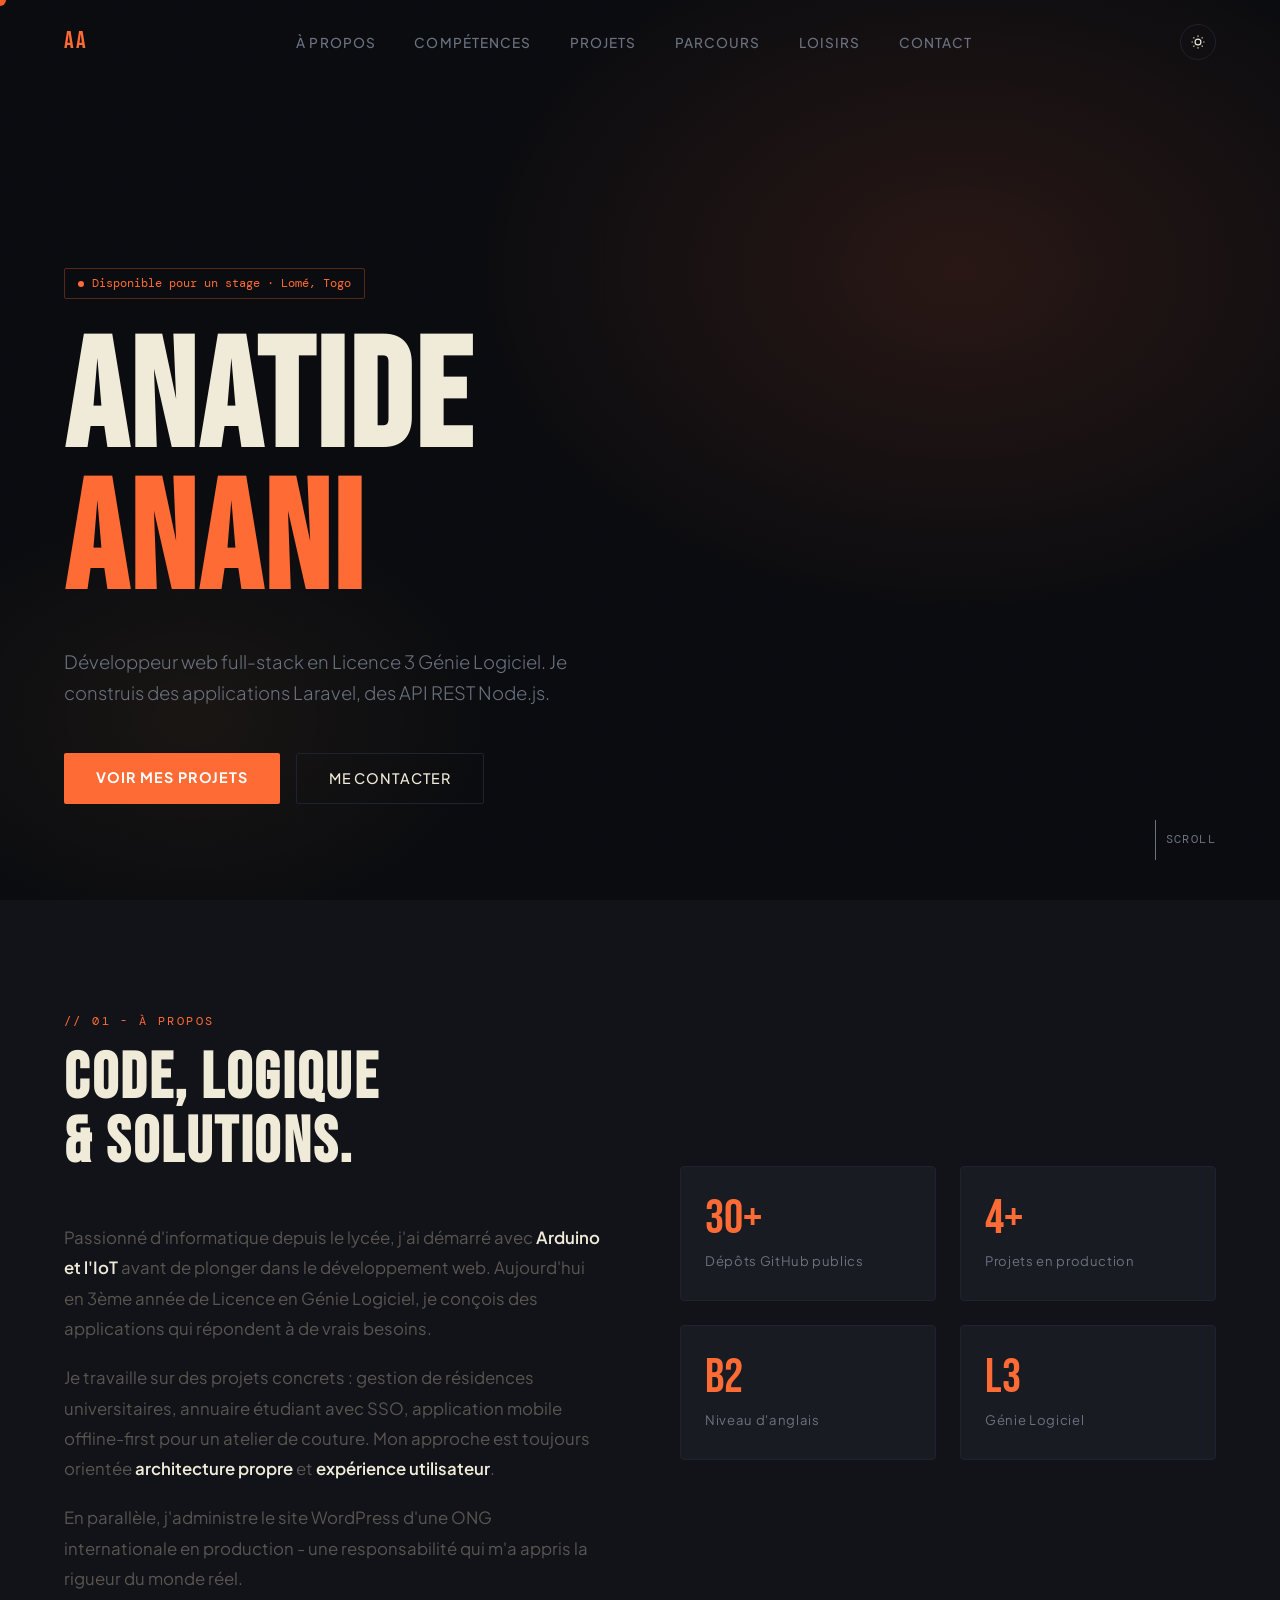
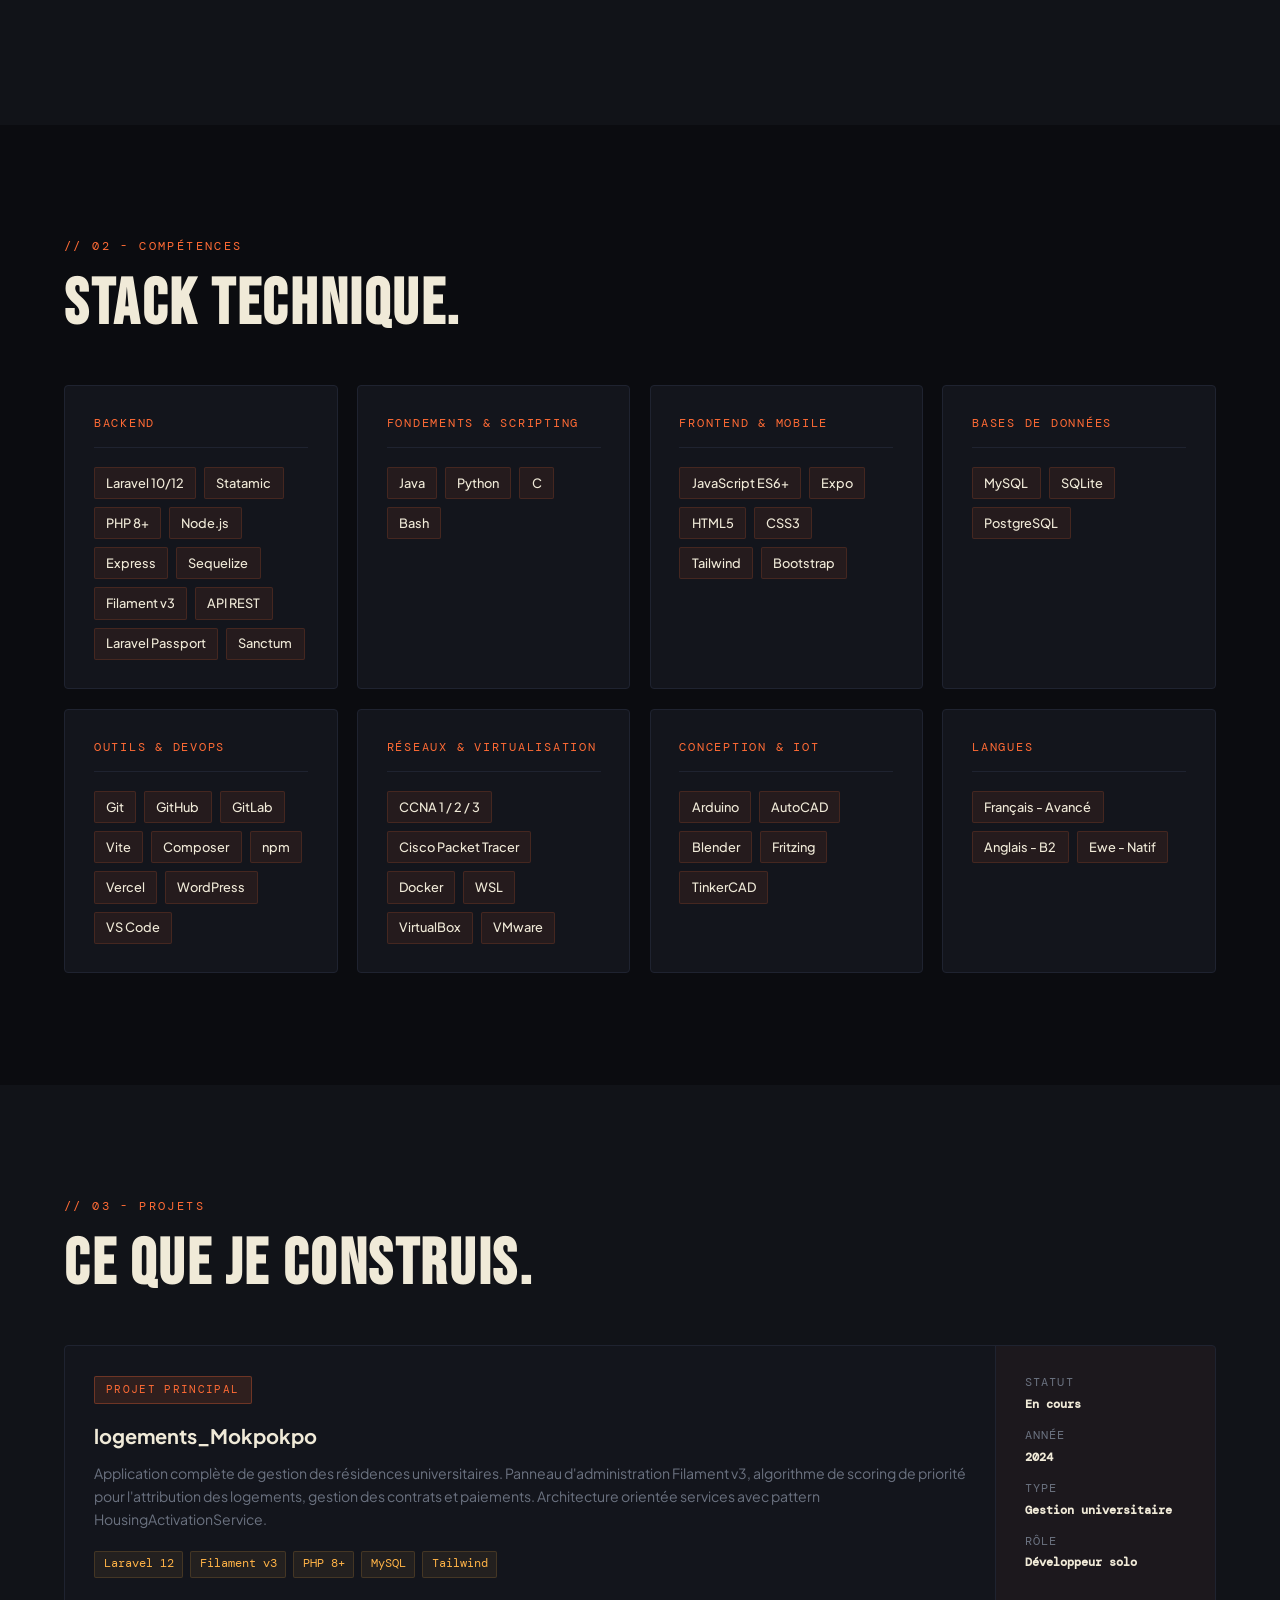
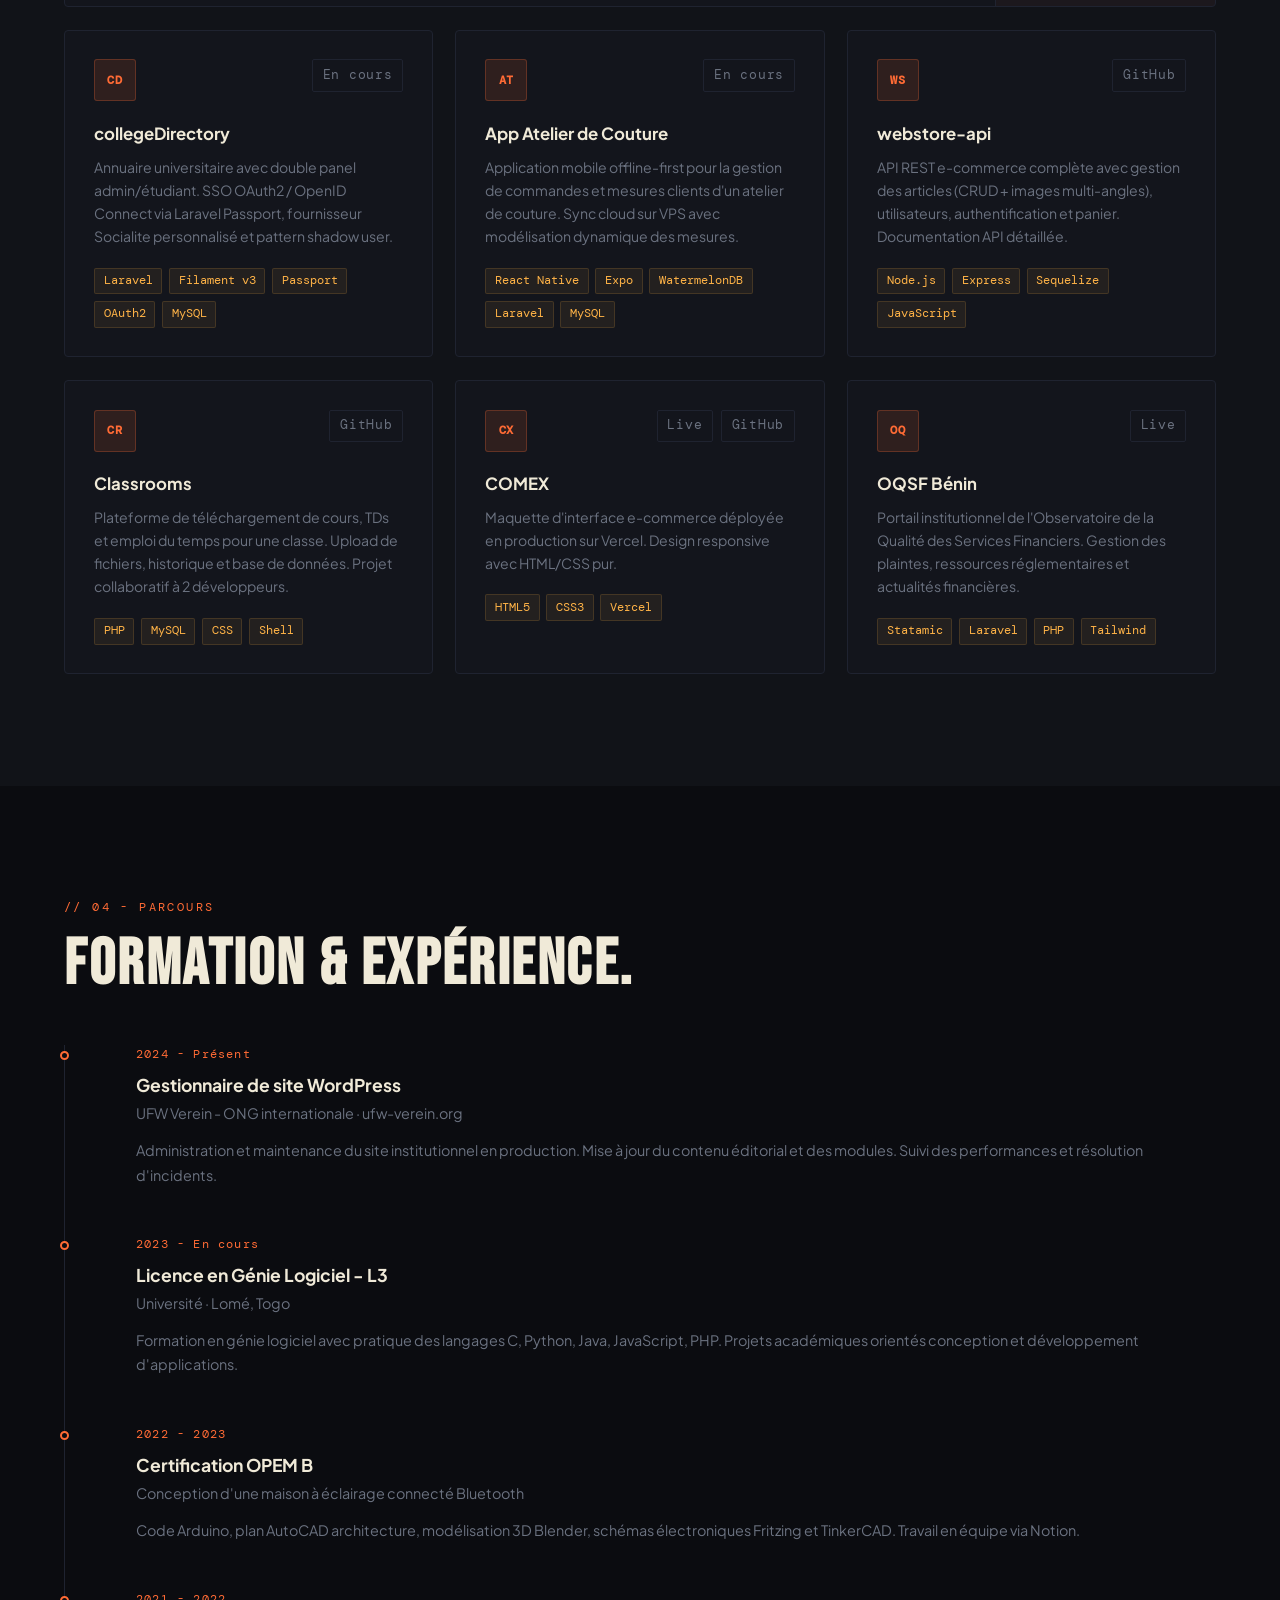
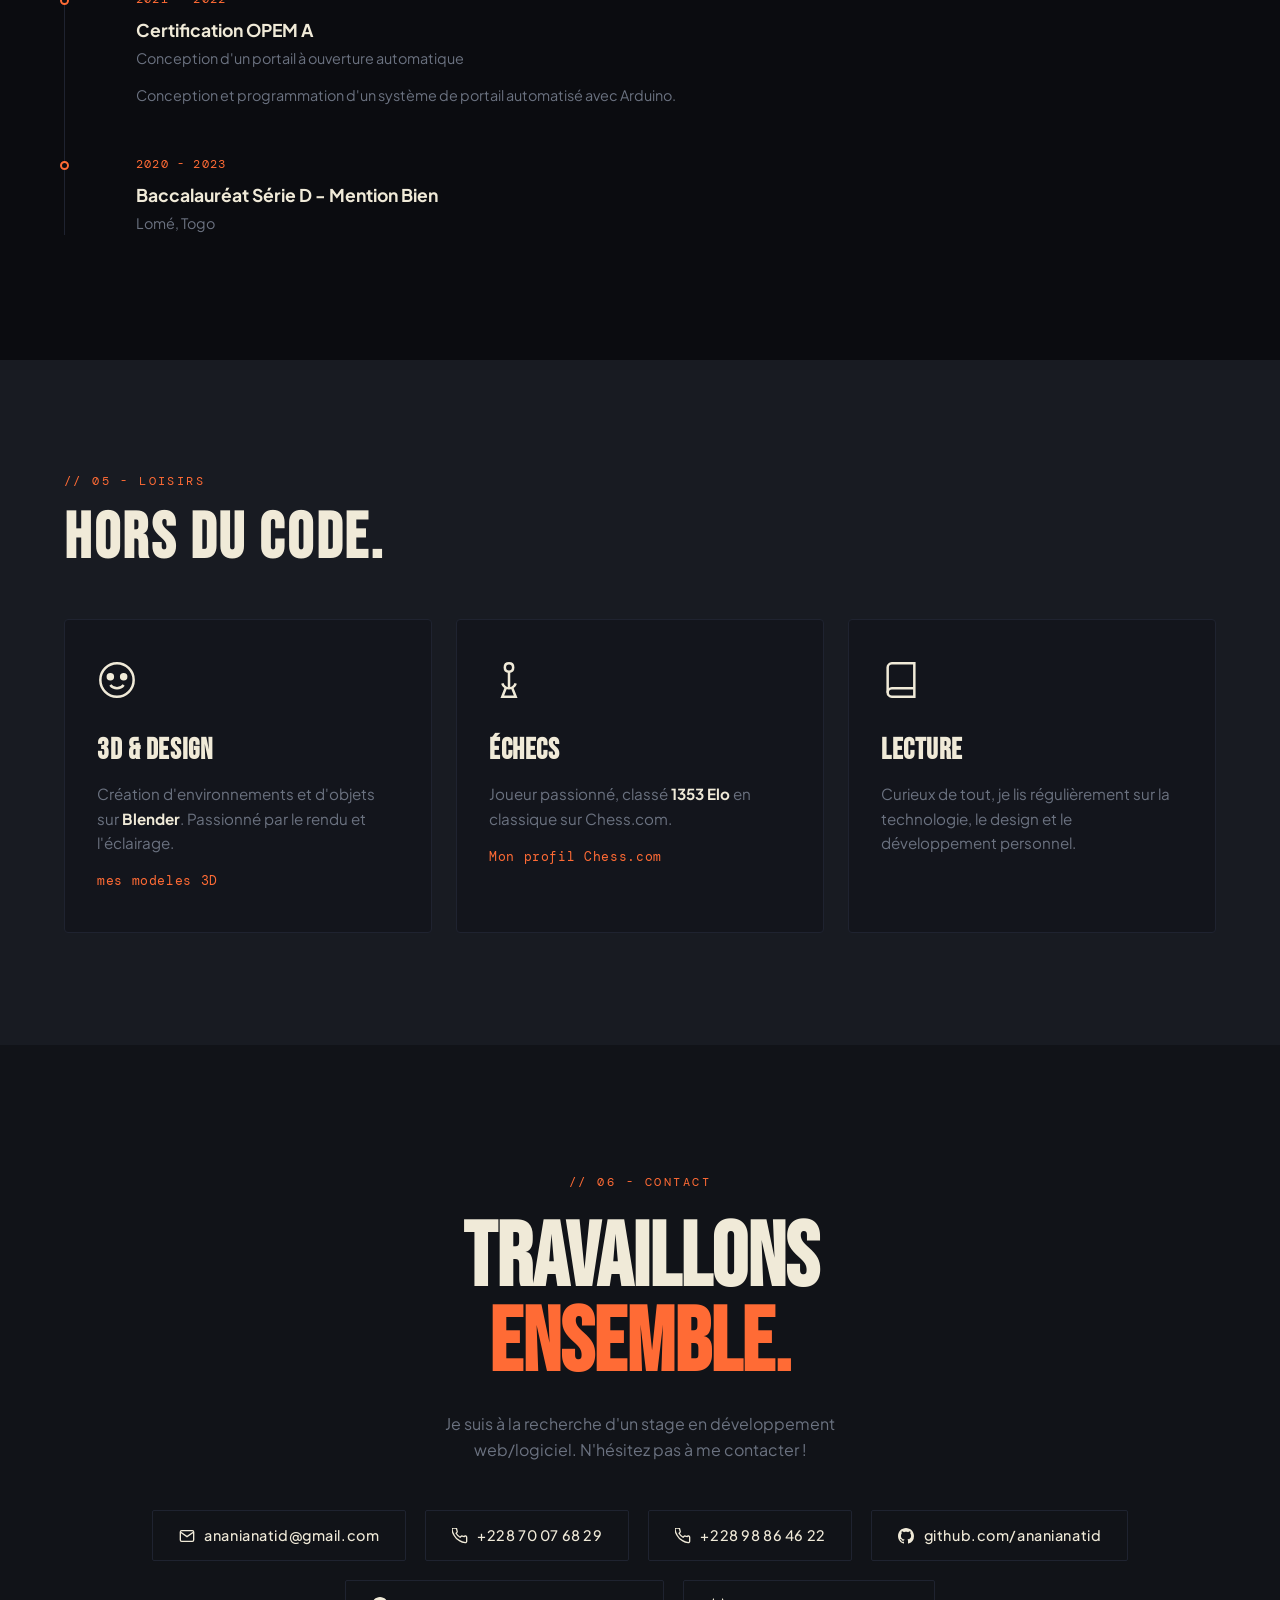
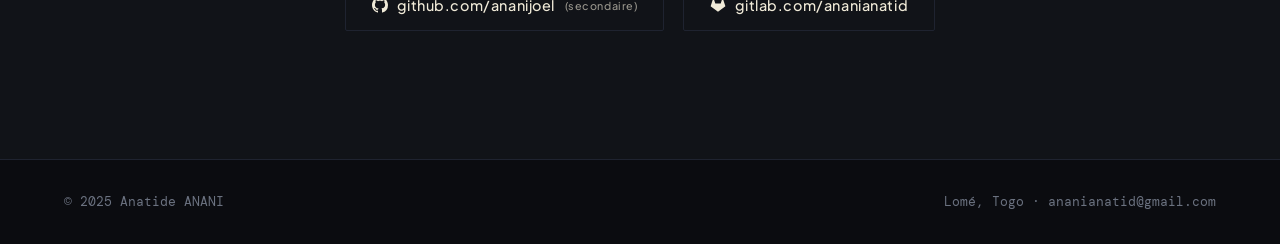
==== commit 408de90b: "refactor: replace emojis with SVG icons and monospace text in portfolio" ====
--- a/portfolio/index.html
+++ b/portfolio/index.html
@@ -4,7 +4,7 @@
 <head>
   <meta charset="UTF-8" />
   <meta name="viewport" content="width=device-width, initial-scale=1.0" />
-  <title>Anatide ANANI — Développeur Web</title>
+  <title>Anatide ANANI - Développeur Web</title>
   <link rel="preconnect" href="https://fonts.googleapis.com" />
   <link rel="preconnect" href="https://fonts.gstatic.com" crossorigin />
   <link
@@ -28,7 +28,15 @@
       <li><a href="#hobbies">Loisirs</a></li>
       <li><a href="#contact">Contact</a></li>
     </ul>
-    <button id="theme-toggle" aria-label="Basculer le thème" title="Mode clair / sombre">🌙</button>
+    <button id="theme-toggle" aria-label="Basculer le theme" title="Mode clair / sombre">
+      <svg class="sun-icon" viewBox="0 0 24 24" fill="none" stroke="currentColor" stroke-width="2" width="14" height="14">
+        <circle cx="12" cy="12" r="5"/>
+        <path d="M12 1v2M12 21v2M4.22 4.22l1.42 1.42M18.36 18.36l1.42 1.42M1 12h2M21 12h2M4.22 19.78l1.42-1.42M18.36 5.64l1.42-1.42"/>
+      </svg>
+      <svg class="moon-icon" viewBox="0 0 24 24" fill="none" stroke="currentColor" stroke-width="2" width="14" height="14" style="display:none">
+        <path d="M21 12.79A9 9 0 1111.21 3 7 7 0 0021 12.79z"/>
+      </svg>
+    </button>
   </nav>
 
   <!-- HERO -->
@@ -54,7 +62,7 @@
   <section id="about">
     <div class="about-grid reveal">
       <div class="about-text">
-        <div class="section-label">// 01 — À propos</div>
+        <div class="section-label">// 01 - À propos</div>
         <h2 class="section-title">Code, logique<br />& solutions.</h2>
         <p>Passionné d'informatique depuis le lycée, j'ai démarré avec <strong>Arduino et l'IoT</strong> avant de
           plonger dans le développement web. Aujourd'hui en 3ème année de Licence en Génie Logiciel, je conçois des
@@ -63,7 +71,7 @@
           application mobile offline-first pour un atelier de couture. Mon approche est toujours orientée
           <strong>architecture propre</strong> et <strong>expérience utilisateur</strong>.
         </p>
-        <p>En parallèle, j'administre le site WordPress d'une ONG internationale en production — une responsabilité qui
+        <p>En parallèle, j'administre le site WordPress d'une ONG internationale en production - une responsabilité qui
           m'a appris la rigueur du monde réel.</p>
       </div>
       <div class="about-stats">
@@ -89,7 +97,7 @@
 
   <!-- SKILLS -->
   <section id="skills">
-    <div class="section-label reveal">// 02 — Compétences</div>
+    <div class="section-label reveal">// 02 - Compétences</div>
     <h2 class="section-title reveal">Stack technique.</h2>
     <div class="skills-grid">
       <div class="skill-group reveal">
@@ -173,9 +181,9 @@
       <div class="skill-group reveal">
         <div class="skill-group-title">Langues</div>
         <div class="skill-tags">
-          <span class="skill-tag">Français — Avancé</span>
-          <span class="skill-tag">Anglais — B2</span>
-          <span class="skill-tag">Ewe — Natif</span>
+          <span class="skill-tag">Français - Avancé</span>
+          <span class="skill-tag">Anglais - B2</span>
+          <span class="skill-tag">Ewe - Natif</span>
         </div>
       </div>
     </div>
@@ -183,14 +191,14 @@
 
   <!-- PROJECTS -->
   <section id="projects">
-    <div class="section-label reveal">// 03 — Projets</div>
+    <div class="section-label reveal">// 03 - Projets</div>
     <h2 class="section-title reveal">Ce que je construis.</h2>
     <div class="projects-grid">
 
       <!-- Featured: logements_Mokpokpo -->
       <div class="project-card featured reveal">
         <div class="project-featured-content">
-          <div class="featured-badge">★ Projet principal</div>
+          <div class="featured-badge">Projet principal</div>
           <div class="project-title" style="font-size:1.25rem; margin-bottom:.6rem;">logements_Mokpokpo</div>
           <p class="project-desc">Application complète de gestion des résidences universitaires. Panneau
             d'administration Filament v3, algorithme de scoring de priorité pour l'attribution des logements, gestion
@@ -214,7 +222,7 @@
       <!-- collegeDirectory -->
       <div class="project-card reveal">
         <div class="project-card-top">
-          <div class="project-icon">🎓</div>
+          <div class="project-icon"><span class="icon-text">CD</span></div>
           <div class="project-links">
             <span class="project-link">En cours</span>
           </div>
@@ -236,7 +244,7 @@
       <!-- App Couture -->
       <div class="project-card reveal">
         <div class="project-card-top">
-          <div class="project-icon">✂️</div>
+          <div class="project-icon"><span class="icon-text">AT</span></div>
           <div class="project-links">
             <span class="project-link">En cours</span>
           </div>
@@ -258,9 +266,9 @@
       <!-- webstore-api -->
       <div class="project-card reveal">
         <div class="project-card-top">
-          <div class="project-icon">🛒</div>
+          <div class="project-icon"><span class="icon-text">WS</span></div>
           <div class="project-links">
-            <a href="https://github.com/ananijoel/webstore-api" target="_blank" class="project-link">GitHub ↗</a>
+            <a href="https://github.com/ananijoel/webstore-api" target="_blank" class="project-link">GitHub </a>
           </div>
         </div>
         <div class="project-body">
@@ -279,9 +287,9 @@
       <!-- Classrooms -->
       <div class="project-card reveal">
         <div class="project-card-top">
-          <div class="project-icon">📚</div>
+          <div class="project-icon"><span class="icon-text">CR</span></div>
           <div class="project-links">
-            <a href="https://github.com/ananijoel/Classrooms" target="_blank" class="project-link">GitHub ↗</a>
+            <a href="https://github.com/ananijoel/Classrooms" target="_blank" class="project-link">GitHub </a>
           </div>
         </div>
         <div class="project-body">
@@ -300,10 +308,10 @@
       <!-- COMEX -->
       <div class="project-card reveal">
         <div class="project-card-top">
-          <div class="project-icon">🌐</div>
+          <div class="project-icon"><span class="icon-text">CX</span></div>
           <div class="project-links">
-            <a href="https://comex-pearl.vercel.app" target="_blank" class="project-link">Live ↗</a>
-            <a href="https://github.com/ananijoel/COMEX" target="_blank" class="project-link">GitHub ↗</a>
+            <a href="https://comex-pearl.vercel.app" target="_blank" class="project-link">Live </a>
+            <a href="https://github.com/ananijoel/COMEX" target="_blank" class="project-link">GitHub </a>
           </div>
         </div>
         <div class="project-body">
@@ -321,9 +329,9 @@
       <!-- OQSF Bénin -->
       <div class="project-card reveal">
         <div class="project-card-top">
-          <div class="project-icon">🏛️</div>
+          <div class="project-icon"><span class="icon-text">OQ</span></div>
           <div class="project-links">
-            <a href="https://oqsf.finances.bj/" target="_blank" class="project-link">Live ↗</a>
+            <a href="https://oqsf.finances.bj/" target="_blank" class="project-link">Live </a>
           </div>
         </div>
         <div class="project-body">
@@ -343,28 +351,28 @@
 
   <!-- EXPERIENCE -->
   <section id="experience">
-    <div class="section-label reveal">// 04 — Parcours</div>
+    <div class="section-label reveal">// 04 - Parcours</div>
     <h2 class="section-title reveal">Formation & expérience.</h2>
     <div class="timeline reveal">
 
       <div class="timeline-item">
-        <div class="t-period">2024 — Présent</div>
+        <div class="t-period">2024 - Présent</div>
         <div class="t-title">Gestionnaire de site WordPress</div>
-        <div class="t-org">UFW Verein — ONG internationale · ufw-verein.org</div>
+        <div class="t-org">UFW Verein - ONG internationale · ufw-verein.org</div>
         <div class="t-desc">Administration et maintenance du site institutionnel en production. Mise à jour du contenu
           éditorial et des modules. Suivi des performances et résolution d'incidents.</div>
       </div>
 
       <div class="timeline-item">
-        <div class="t-period">2023 — En cours</div>
-        <div class="t-title">Licence en Génie Logiciel — L3</div>
+        <div class="t-period">2023 - En cours</div>
+        <div class="t-title">Licence en Génie Logiciel - L3</div>
         <div class="t-org">Université · Lomé, Togo</div>
         <div class="t-desc">Formation en génie logiciel avec pratique des langages C, Python, Java, JavaScript, PHP.
           Projets académiques orientés conception et développement d'applications.</div>
       </div>
 
       <div class="timeline-item">
-        <div class="t-period">2022 — 2023</div>
+        <div class="t-period">2022 - 2023</div>
         <div class="t-title">Certification OPEM B</div>
         <div class="t-org">Conception d'une maison à éclairage connecté Bluetooth</div>
         <div class="t-desc">Code Arduino, plan AutoCAD architecture, modélisation 3D Blender, schémas électroniques
@@ -372,15 +380,15 @@
       </div>
 
       <div class="timeline-item">
-        <div class="t-period">2021 — 2022</div>
+        <div class="t-period">2021 - 2022</div>
         <div class="t-title">Certification OPEM A</div>
         <div class="t-org">Conception d'un portail à ouverture automatique</div>
         <div class="t-desc">Conception et programmation d'un système de portail automatisé avec Arduino.</div>
       </div>
 
       <div class="timeline-item">
-        <div class="t-period">2020 — 2023</div>
-        <div class="t-title">Baccalauréat Série D — Mention Bien</div>
+        <div class="t-period">2020 - 2023</div>
+        <div class="t-title">Baccalauréat Série D - Mention Bien</div>
         <div class="t-org">Lomé, Togo</div>
         <div class="t-desc"></div>
       </div>
@@ -390,36 +398,55 @@
 
   <!-- HOBBIES -->
   <section id="hobbies">
-    <div class="section-label reveal">// 05 — Loisirs</div>
+    <div class="section-label reveal">// 05 - Loisirs</div>
     <h2 class="section-title reveal">Hors du code.</h2>
     <div class="hobbies-grid">
 
       <!-- Blender -->
       <div class="hobby-card reveal">
-        <div class="hobby-icon">🎨</div>
+        <div class="hobby-icon">
+          <svg viewBox="0 0 24 24" fill="none" stroke="currentColor" stroke-width="1.5" width="40" height="40">
+            <path d="M12 2C6.48 2 2 6.48 2 12s4.48 10 10 10 10-4.48 10-10S17.52 2 12 2z"/>
+            <circle cx="8" cy="10" r="1.5" fill="currentColor"/>
+            <circle cx="16" cy="10" r="1.5" fill="currentColor"/>
+            <path d="M8 15c0 0 1.5 2 4 2s4-2 4-2"/>
+          </svg>
+        </div>
         <div class="hobby-content">
           <h3 class="hobby-name">3D & Design</h3>
           <p class="hobby-desc">Création d'environnements et d'objets sur <strong>Blender</strong>. Passionné par le
             rendu et l'éclairage.</p>
           <a href="https://hypnotic-cattle-c52.notion.site/b238f9d4e2dd4126a7973aa8731e3974?v=cc43a98ab7ea413bb1dedc0770d64474" target="_blank" class="hobby-link">mes modeles 3D
-            ↗</a>
+            </a>
         </div>
       </div>
 
       <!-- Chess -->
       <div class="hobby-card reveal">
-        <div class="hobby-icon">♟️</div>
+        <div class="hobby-icon">
+          <svg viewBox="0 0 24 24" fill="none" stroke="currentColor" stroke-width="1.5" width="40" height="40">
+            <path d="M12 2c-1.5 0-2.5 1-2.5 2.5S10.5 7 12 7s2.5-1 2.5-2.5S13.5 2 12 2z"/>
+            <path d="M16 14c0 0-1 3-4 3s-4-3-4-3"/>
+            <path d="M10 17l-2 5h8l-2-5"/>
+            <path d="M12 7v10"/>
+          </svg>
+        </div>
         <div class="hobby-content">
           <h3 class="hobby-name">Échecs</h3>
           <p class="hobby-desc">Joueur passionné, classé <strong>1353 Elo</strong> en classique sur Chess.com.</p>
           <a href="https://www.chess.com/member/The-Quiet-Raven" target="_blank" class="hobby-link">Mon profil Chess.com
-            ↗</a>
+            </a>
         </div>
       </div>
 
       <!-- Reading -->
       <div class="hobby-card reveal">
-        <div class="hobby-icon">📚</div>
+        <div class="hobby-icon">
+          <svg viewBox="0 0 24 24" fill="none" stroke="currentColor" stroke-width="1.5" width="40" height="40">
+            <path d="M4 19.5A2.5 2.5 0 016.5 17H20"/>
+            <path d="M6.5 2H20v20H6.5A2.5 2.5 0 014 19.5v-15A2.5 2.5 0 016.5 2z"/>
+          </svg>
+        </div>
         <div class="hobby-content">
           <h3 class="hobby-name">Lecture</h3>
           <p class="hobby-desc">Curieux de tout, je lis régulièrement sur la technologie, le design et le développement
@@ -432,7 +459,7 @@
 
   <!-- CONTACT -->
   <section id="contact">
-    <div class="contact-eyebrow">// 06 — Contact</div>
+    <div class="contact-eyebrow">// 06 - Contact</div>
     <h2 class="contact-title">Travaillons<br /><span>ensemble.</span></h2>
     <p class="contact-sub">Je suis à la recherche d'un stage en développement web/logiciel. N'hésitez pas à me contacter
       !</p>
--- a/portfolio/style.css
+++ b/portfolio/style.css
@@ -483,7 +483,14 @@
     display: flex;
     align-items: center;
     justify-content: center;
-    font-size: 1.3rem;
+}
+
+.icon-text {
+    font-family: 'DM Mono', monospace;
+    font-weight: 700;
+    font-size: .75rem;
+    color: var(--accent);
+    letter-spacing: .04em;
 }
 
 .project-links {
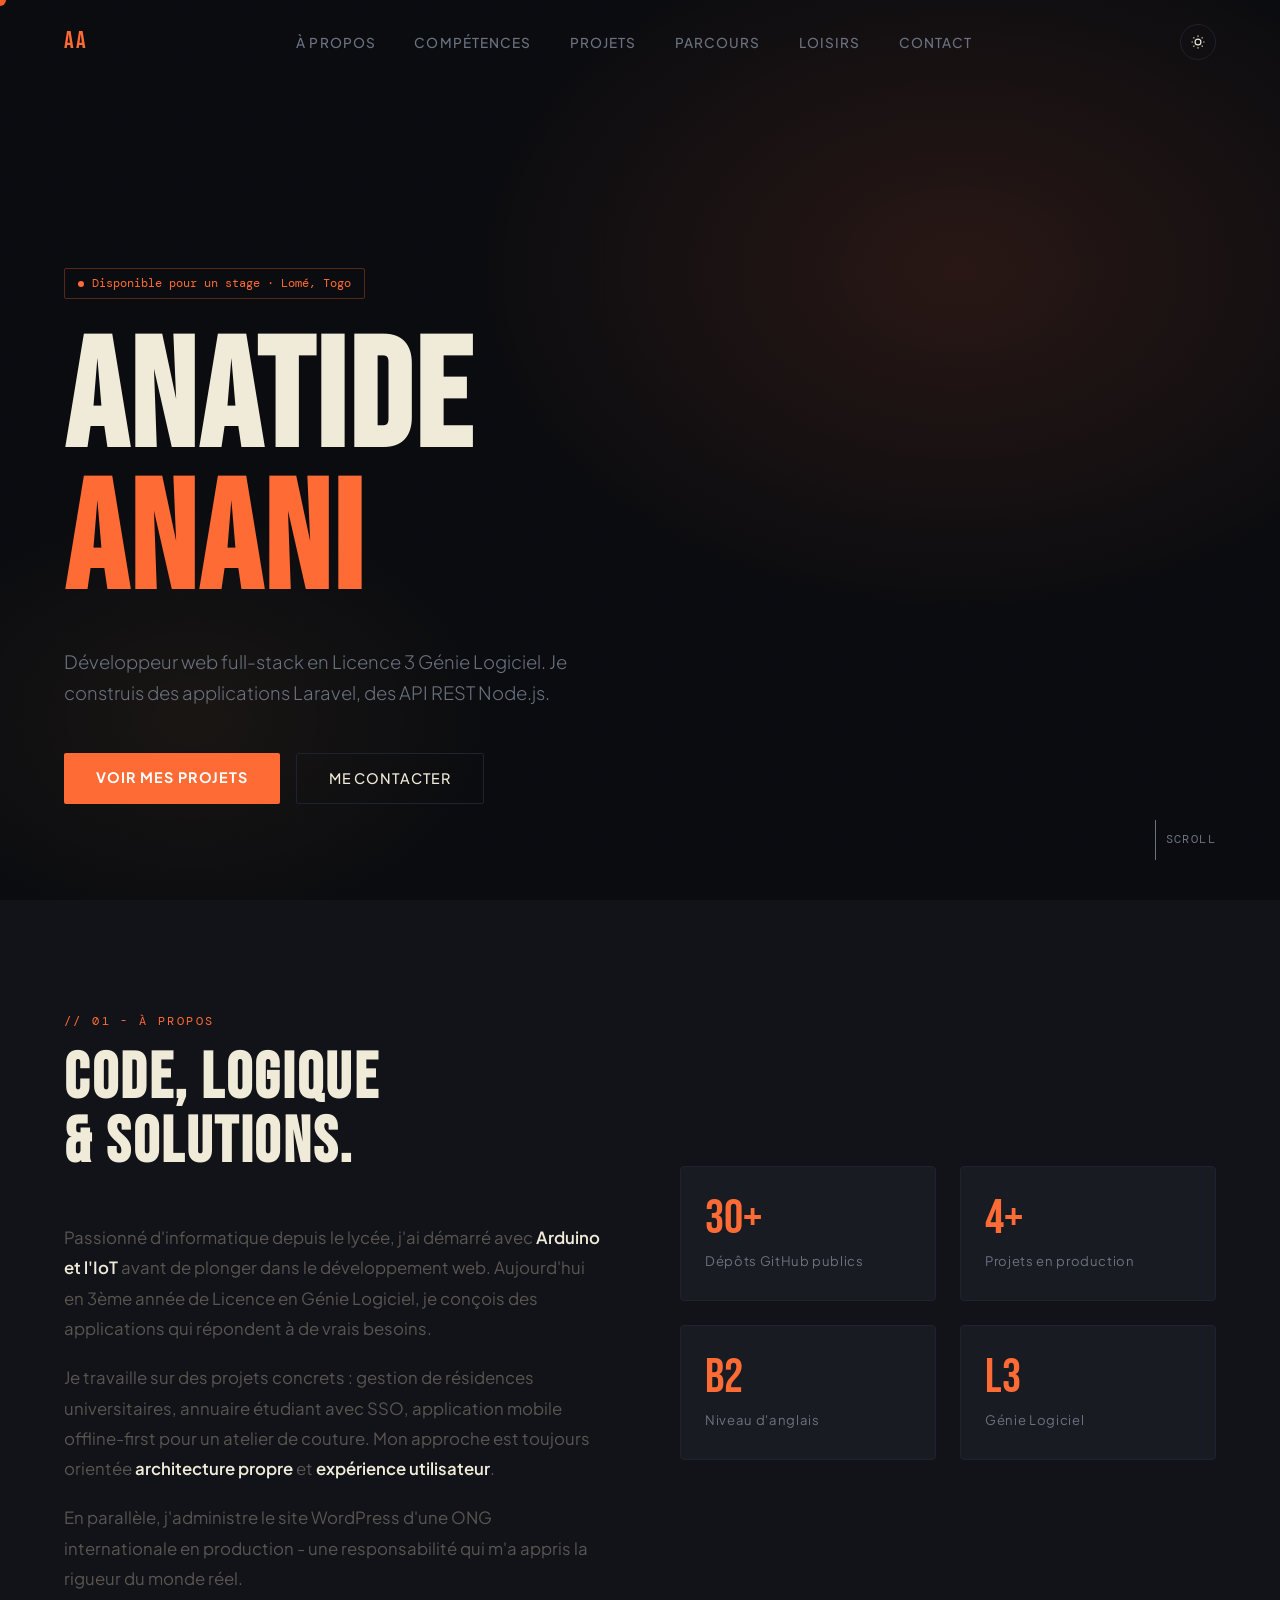
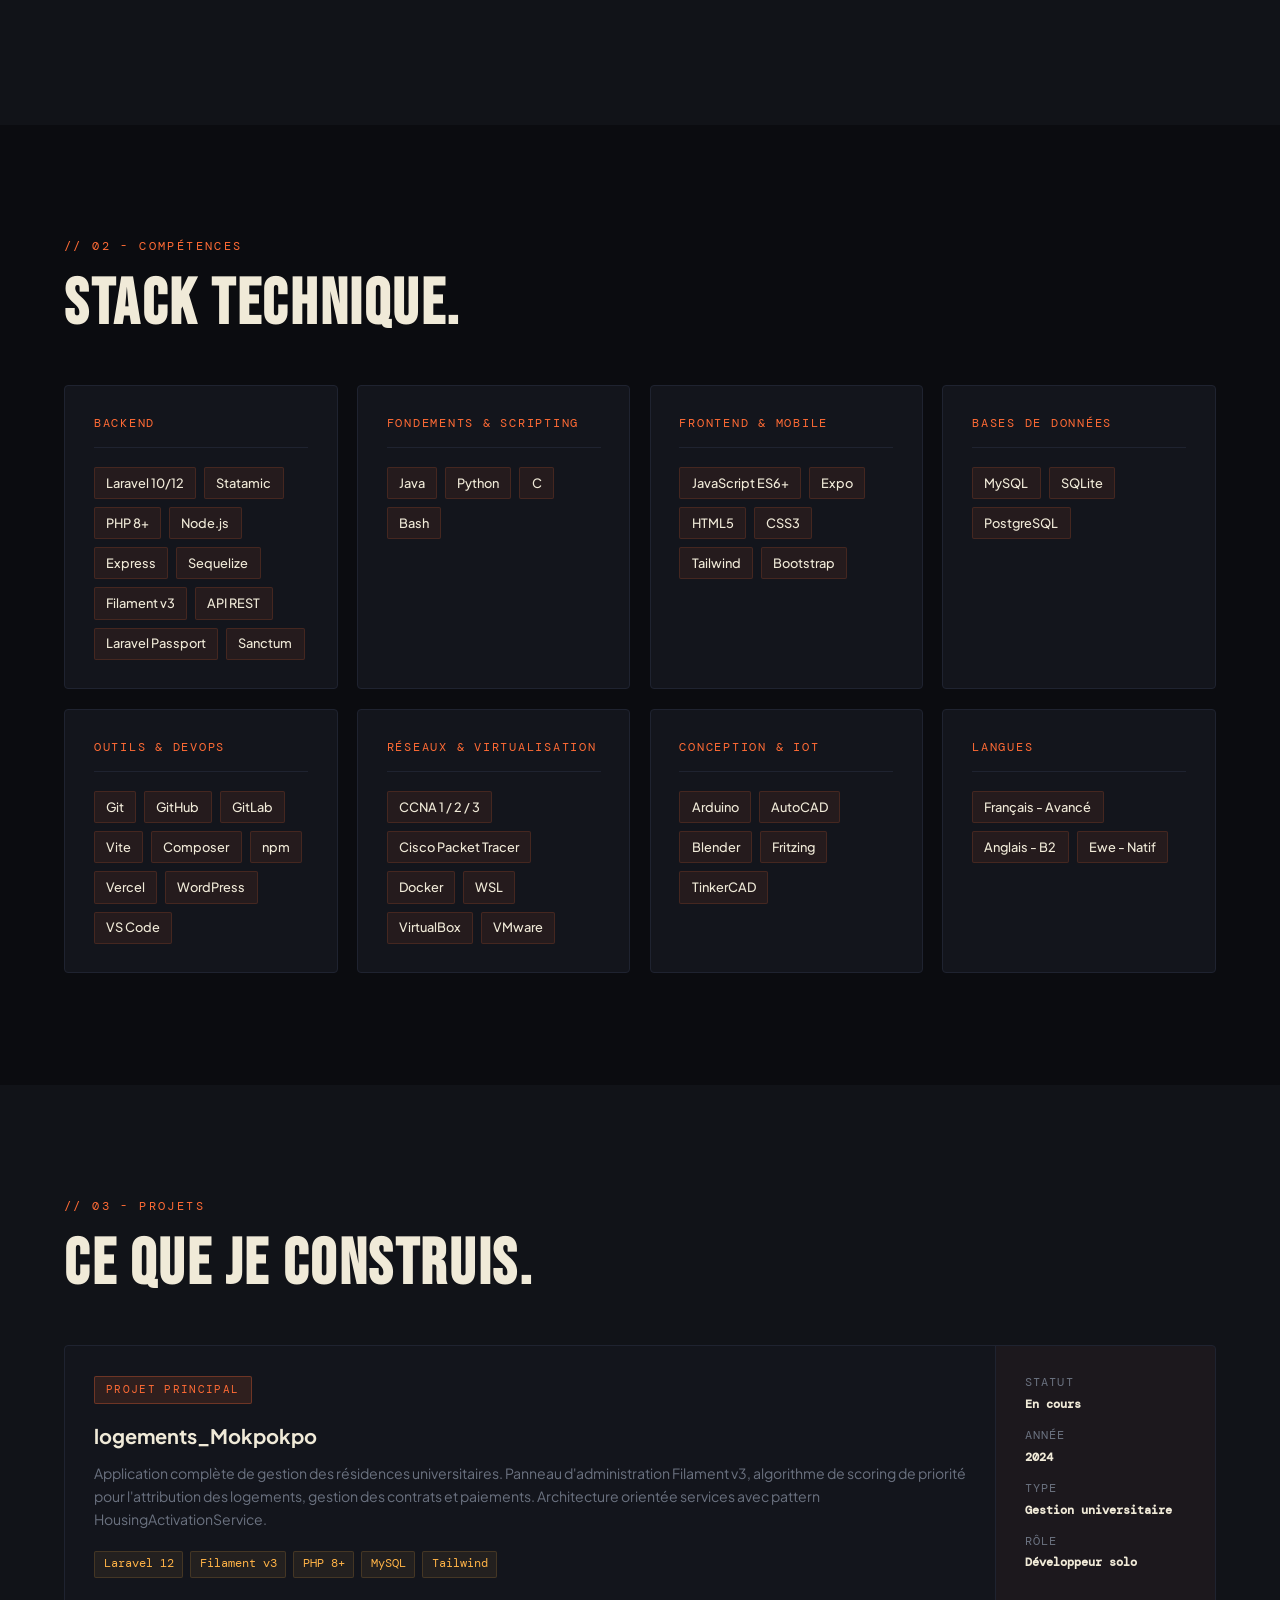
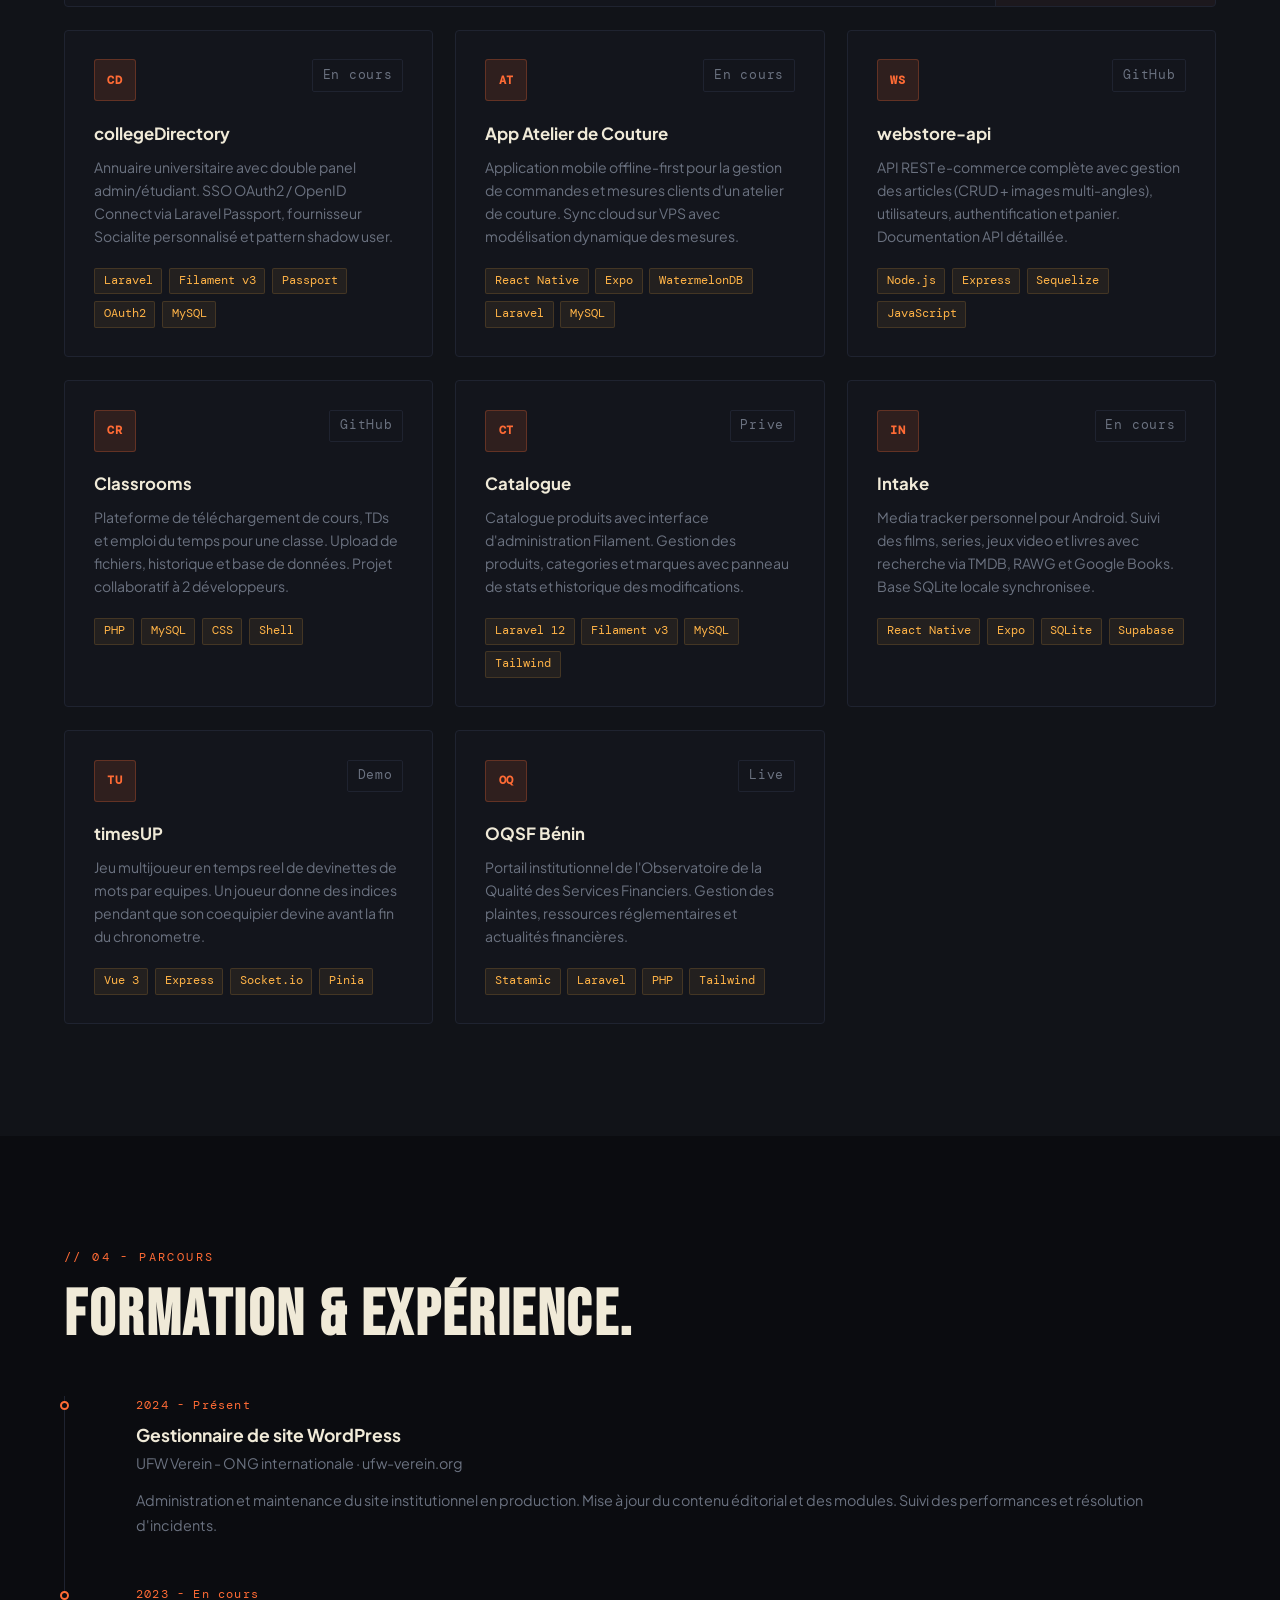
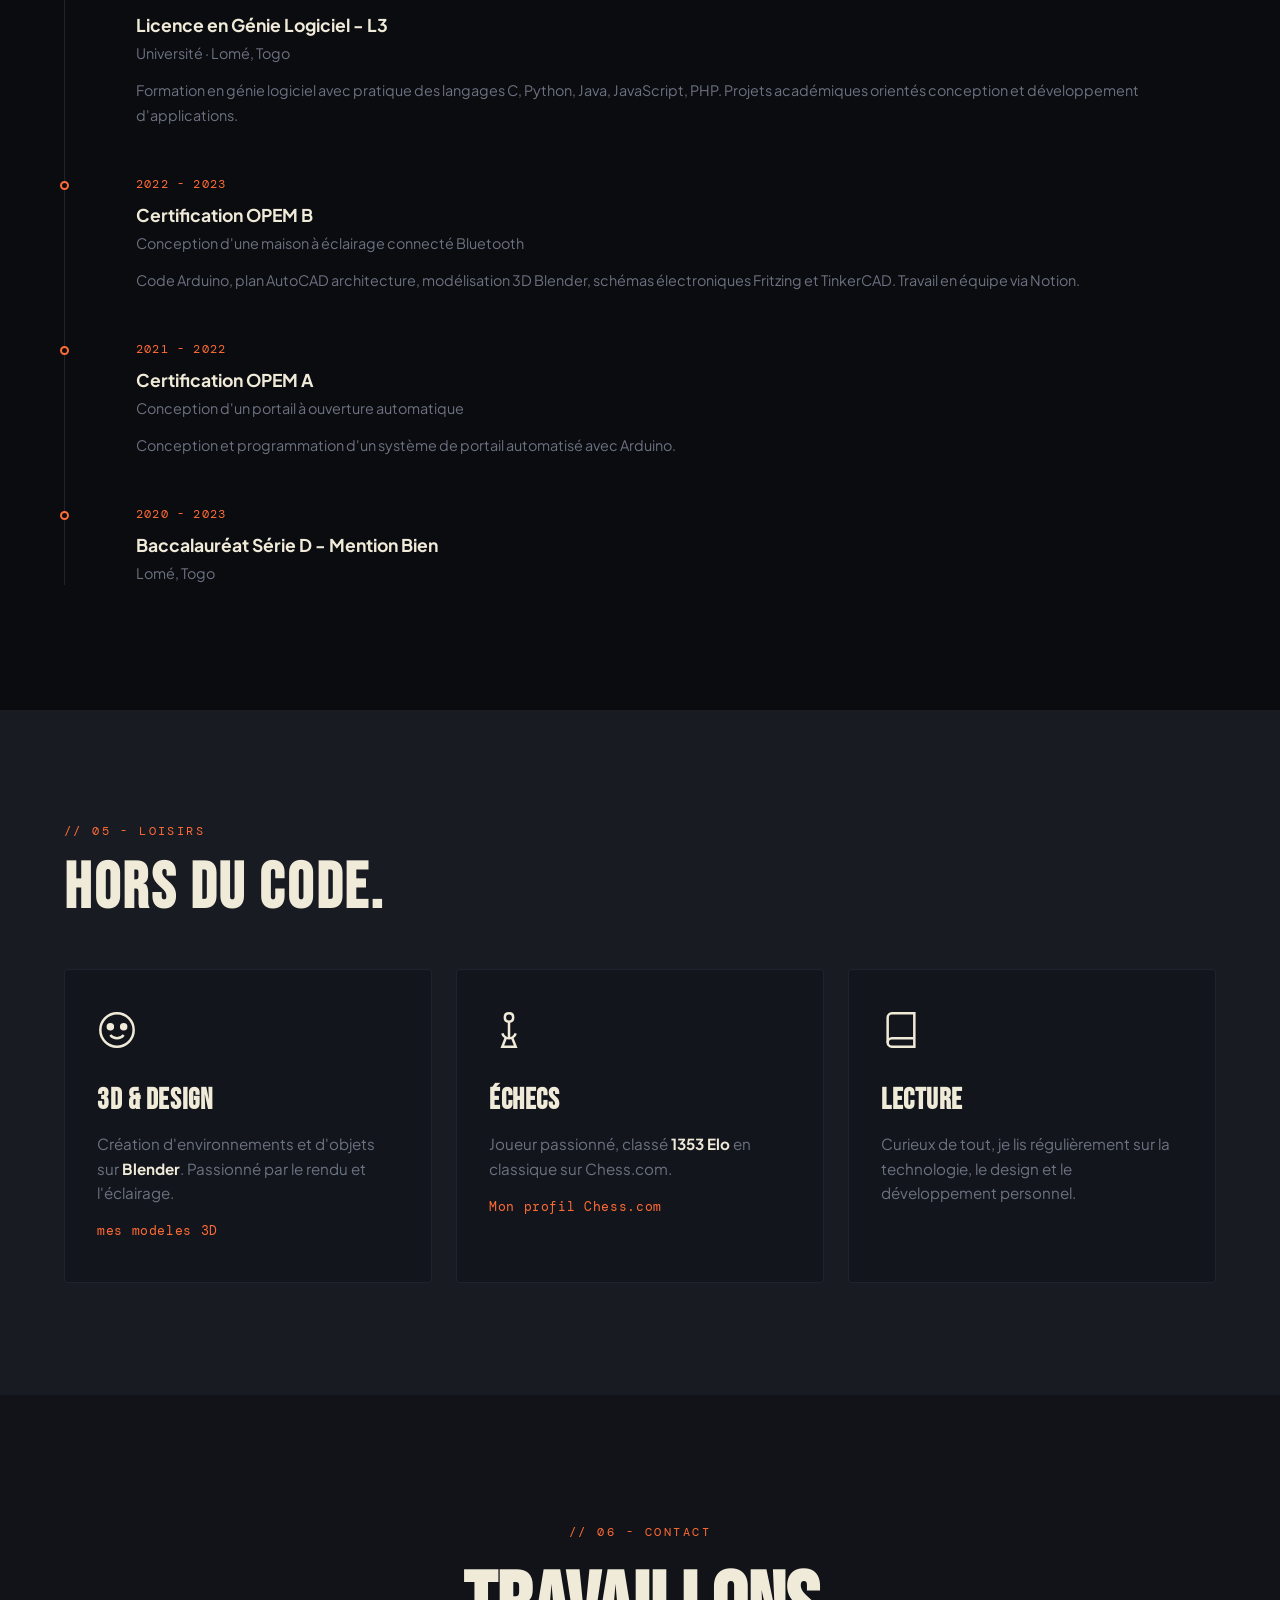
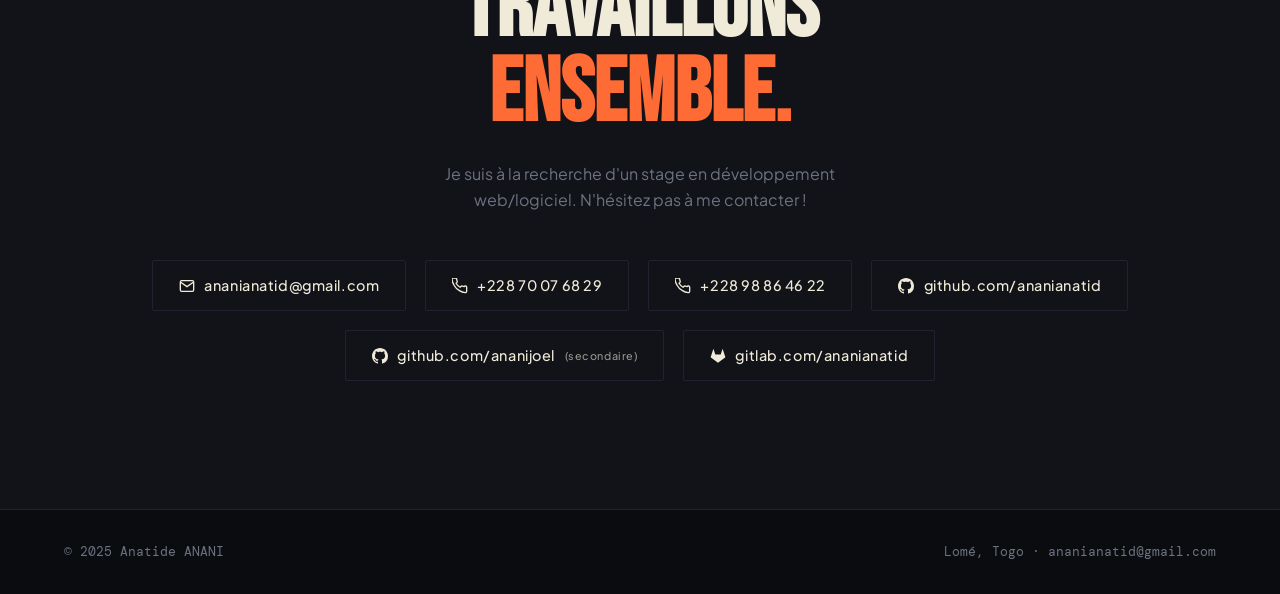
==== commit 8ed08471: "feat: add timesUP, Intake, Catalogue to projects; remove COMEX; fix GitHub links" ====
--- a/portfolio/index.html
+++ b/portfolio/index.html
@@ -268,7 +268,7 @@
         <div class="project-card-top">
           <div class="project-icon"><span class="icon-text">WS</span></div>
           <div class="project-links">
-            <a href="https://github.com/ananijoel/webstore-api" target="_blank" class="project-link">GitHub </a>
+            <a href="https://github.com/ananianatid/webstore-api" target="_blank" class="project-link">GitHub </a>
           </div>
         </div>
         <div class="project-body">
@@ -289,7 +289,7 @@
         <div class="project-card-top">
           <div class="project-icon"><span class="icon-text">CR</span></div>
           <div class="project-links">
-            <a href="https://github.com/ananijoel/Classrooms" target="_blank" class="project-link">GitHub </a>
+            <a href="https://github.com/ananianatid/Classrooms" target="_blank" class="project-link">GitHub </a>
           </div>
         </div>
         <div class="project-body">
@@ -305,28 +305,70 @@
         </div>
       </div>
 
-      <!-- COMEX -->
-      <div class="project-card reveal">
-        <div class="project-card-top">
-          <div class="project-icon"><span class="icon-text">CX</span></div>
-          <div class="project-links">
-            <a href="https://comex-pearl.vercel.app" target="_blank" class="project-link">Live </a>
-            <a href="https://github.com/ananijoel/COMEX" target="_blank" class="project-link">GitHub </a>
-          </div>
-        </div>
-        <div class="project-body">
-          <div class="project-title">COMEX</div>
-          <p class="project-desc">Maquette d'interface e-commerce déployée en production sur Vercel. Design responsive
-            avec HTML/CSS pur.</p>
-          <div class="project-stack">
-            <span class="stack-tag">HTML5</span>
-            <span class="stack-tag">CSS3</span>
-            <span class="stack-tag">Vercel</span>
-          </div>
-        </div>
-      </div>
-
-      <!-- OQSF Bénin -->
+      <!-- Catalogue -->
+      <div class="project-card reveal">
+        <div class="project-card-top">
+          <div class="project-icon"><span class="icon-text">CT</span></div>
+          <div class="project-links">
+            <span class="project-link">Prive</span>
+          </div>
+        </div>
+        <div class="project-body">
+          <div class="project-title">Catalogue</div>
+          <p class="project-desc">Catalogue produits avec interface d'administration Filament. Gestion des produits,
+            categories et marques avec panneau de stats et historique des modifications.</p>
+          <div class="project-stack">
+            <span class="stack-tag">Laravel 12</span>
+            <span class="stack-tag">Filament v3</span>
+            <span class="stack-tag">MySQL</span>
+            <span class="stack-tag">Tailwind</span>
+          </div>
+        </div>
+      </div>
+
+      <!-- Intake -->
+      <div class="project-card reveal">
+        <div class="project-card-top">
+          <div class="project-icon"><span class="icon-text">IN</span></div>
+          <div class="project-links">
+            <span class="project-link">En cours</span>
+          </div>
+        </div>
+        <div class="project-body">
+          <div class="project-title">Intake</div>
+          <p class="project-desc">Media tracker personnel pour Android. Suivi des films, series, jeux video et livres
+            avec recherche via TMDB, RAWG et Google Books. Base SQLite locale synchronisee.</p>
+          <div class="project-stack">
+            <span class="stack-tag">React Native</span>
+            <span class="stack-tag">Expo</span>
+            <span class="stack-tag">SQLite</span>
+            <span class="stack-tag">Supabase</span>
+          </div>
+        </div>
+      </div>
+
+      <!-- timesUP -->
+      <div class="project-card reveal">
+        <div class="project-card-top">
+          <div class="project-icon"><span class="icon-text">TU</span></div>
+          <div class="project-links">
+            <span class="project-link">Demo</span>
+          </div>
+        </div>
+        <div class="project-body">
+          <div class="project-title">timesUP</div>
+          <p class="project-desc">Jeu multijoueur en temps reel de devinettes de mots par equipes. Un joueur donne des
+            indices pendant que son coequipier devine avant la fin du chronometre.</p>
+          <div class="project-stack">
+            <span class="stack-tag">Vue 3</span>
+            <span class="stack-tag">Express</span>
+            <span class="stack-tag">Socket.io</span>
+            <span class="stack-tag">Pinia</span>
+          </div>
+        </div>
+      </div>
+
+      <!-- OQSF Benin -->
       <div class="project-card reveal">
         <div class="project-card-top">
           <div class="project-icon"><span class="icon-text">OQ</span></div>
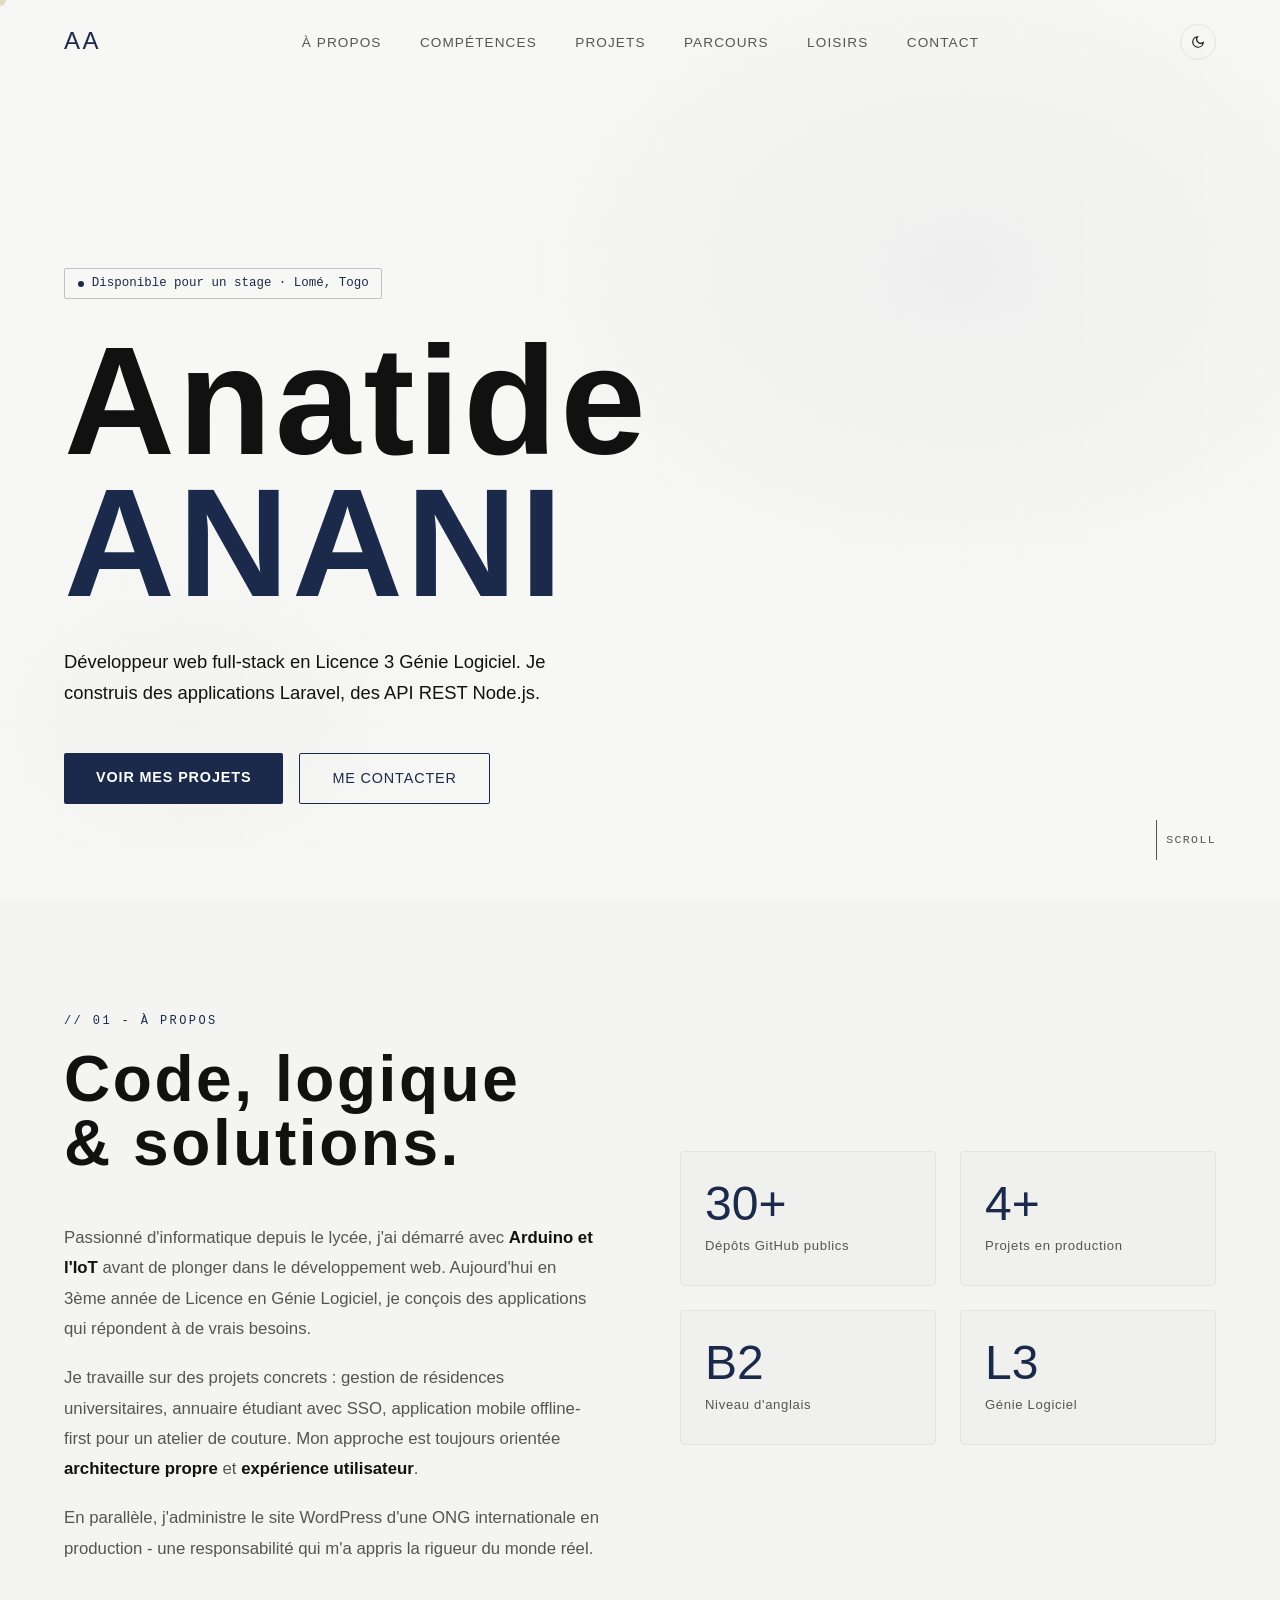
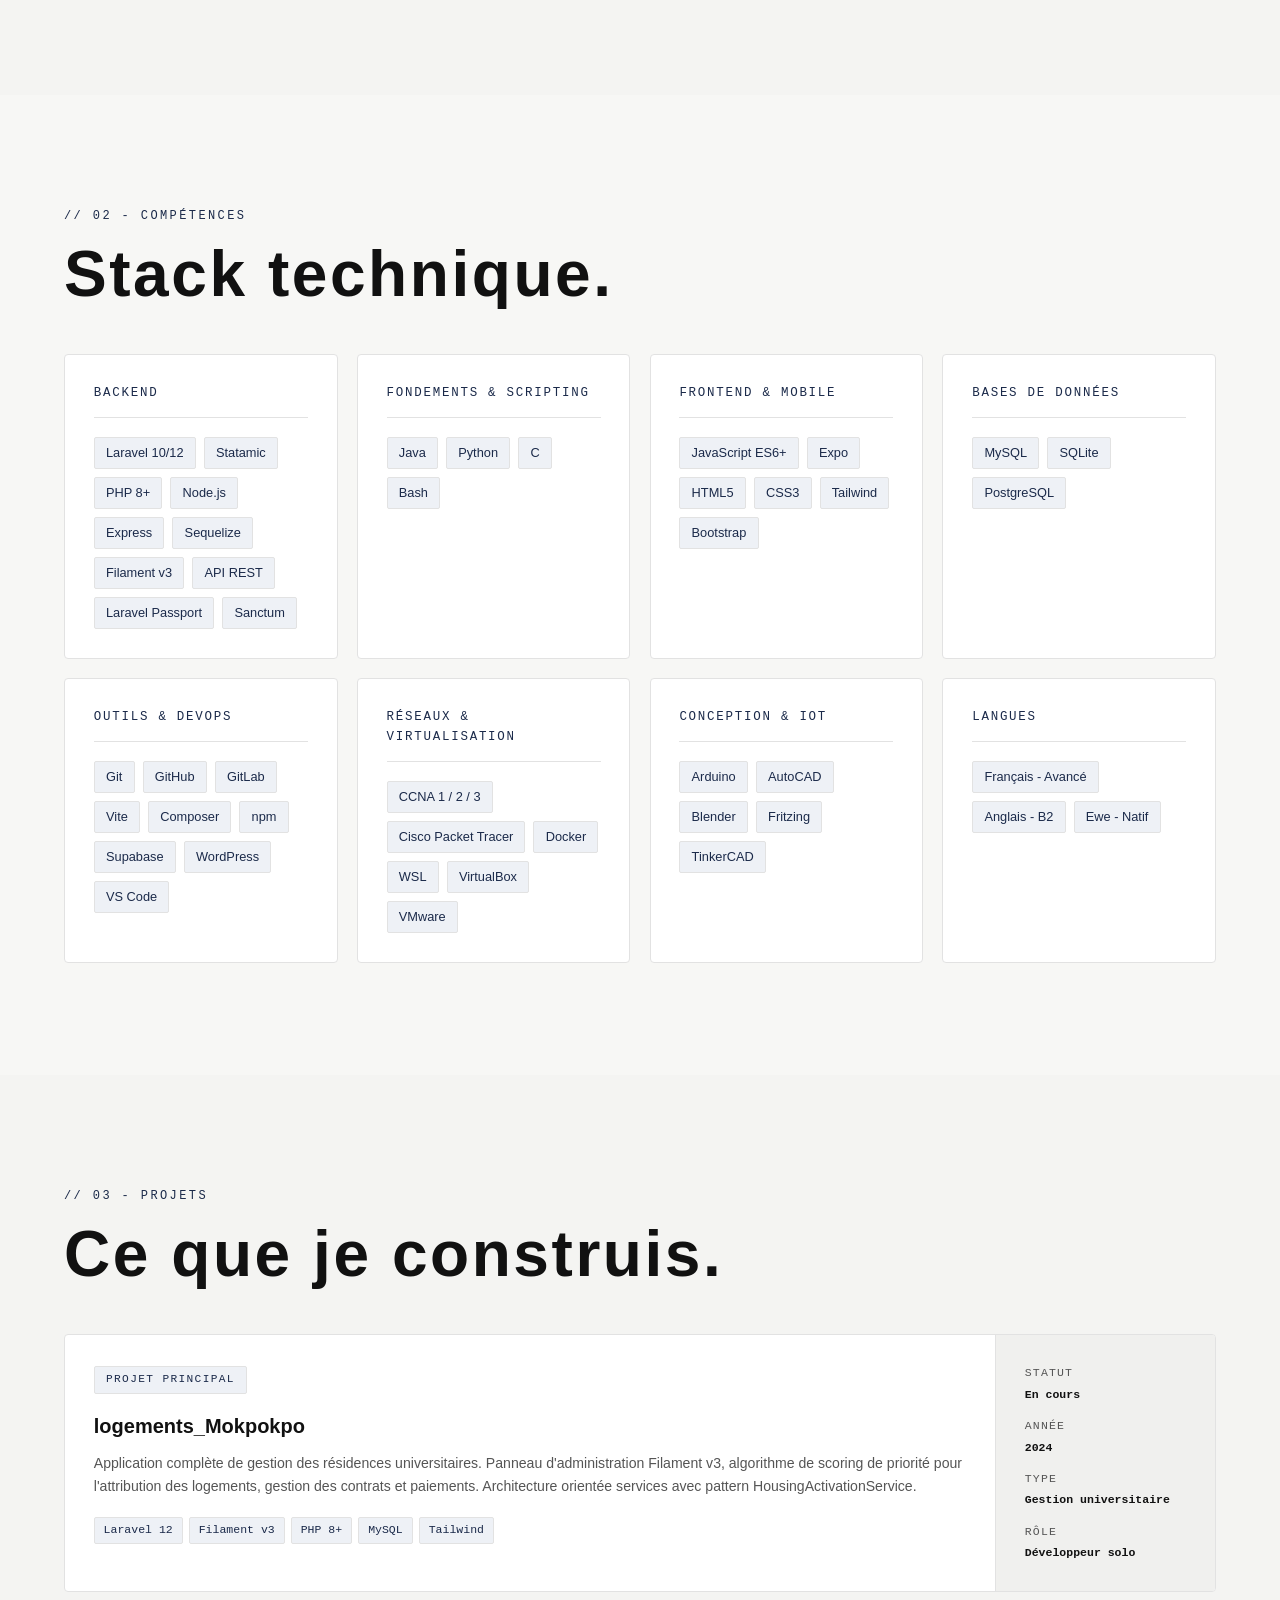
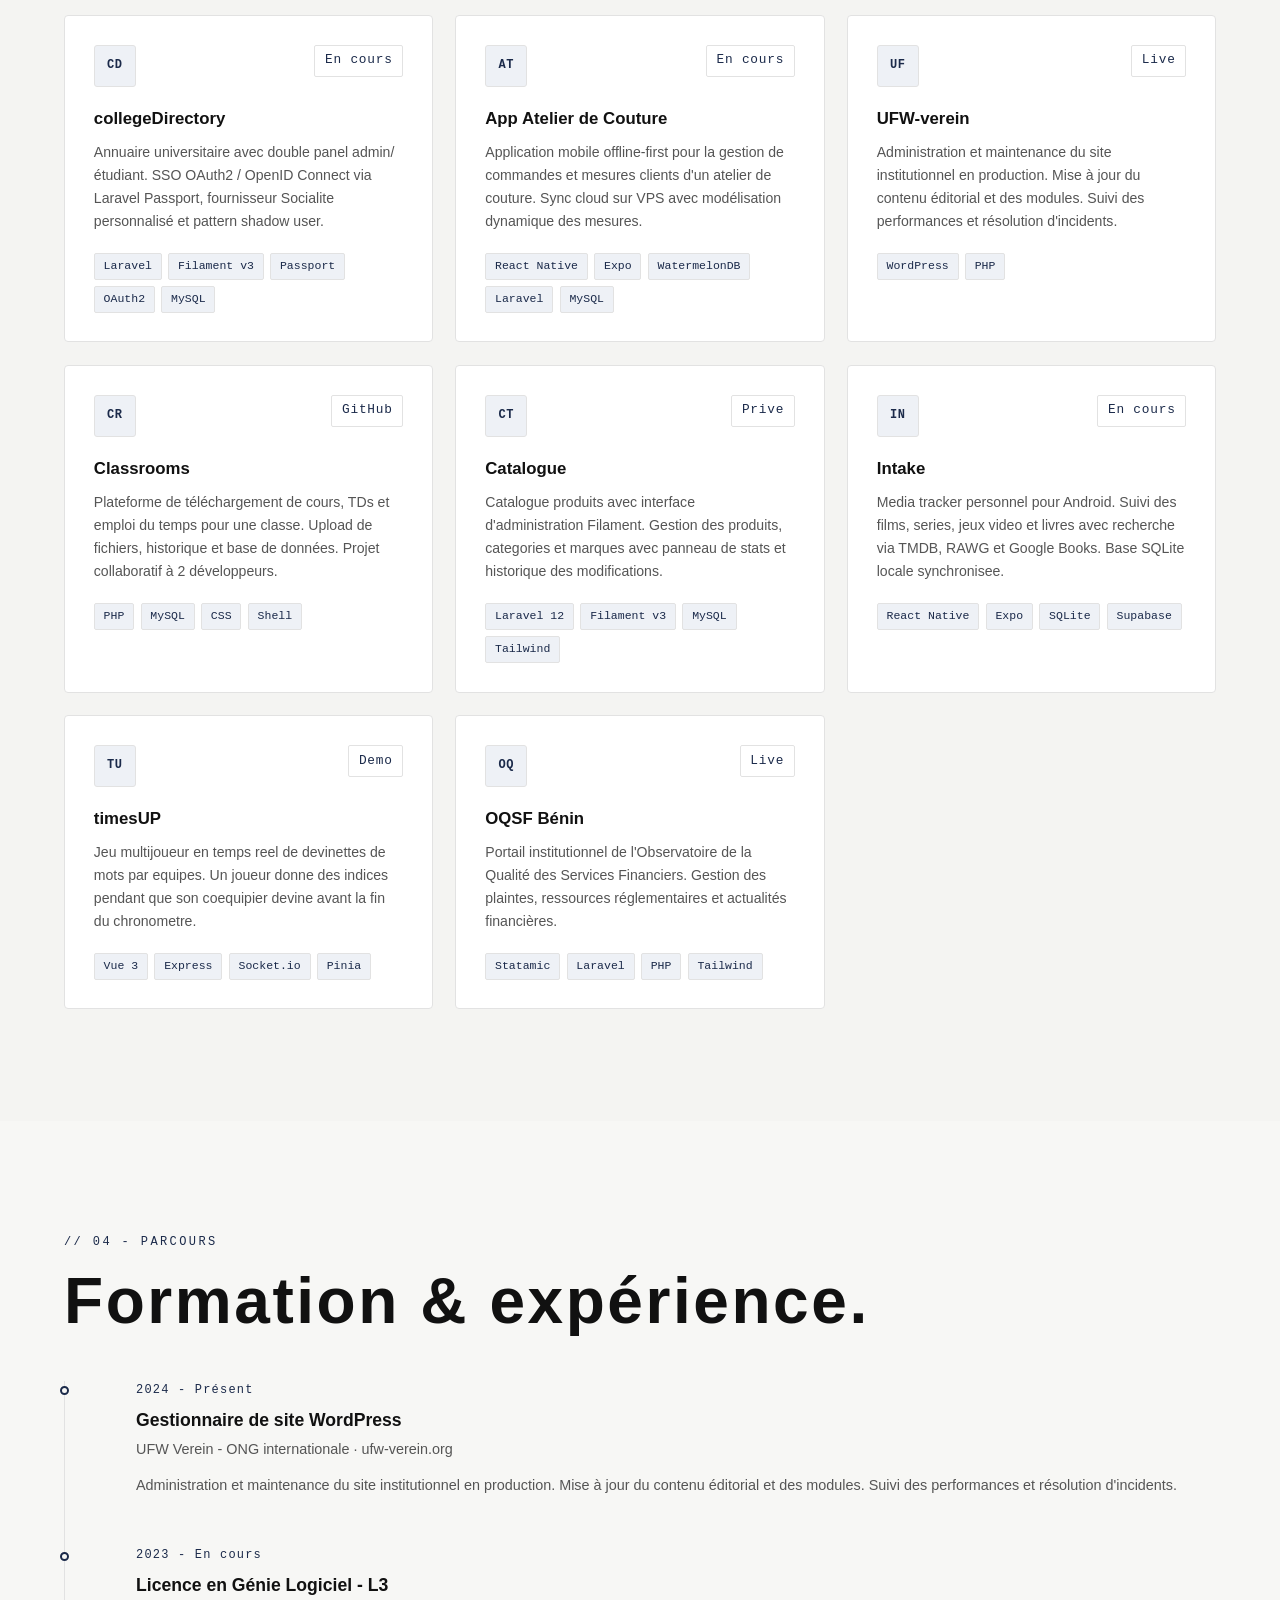
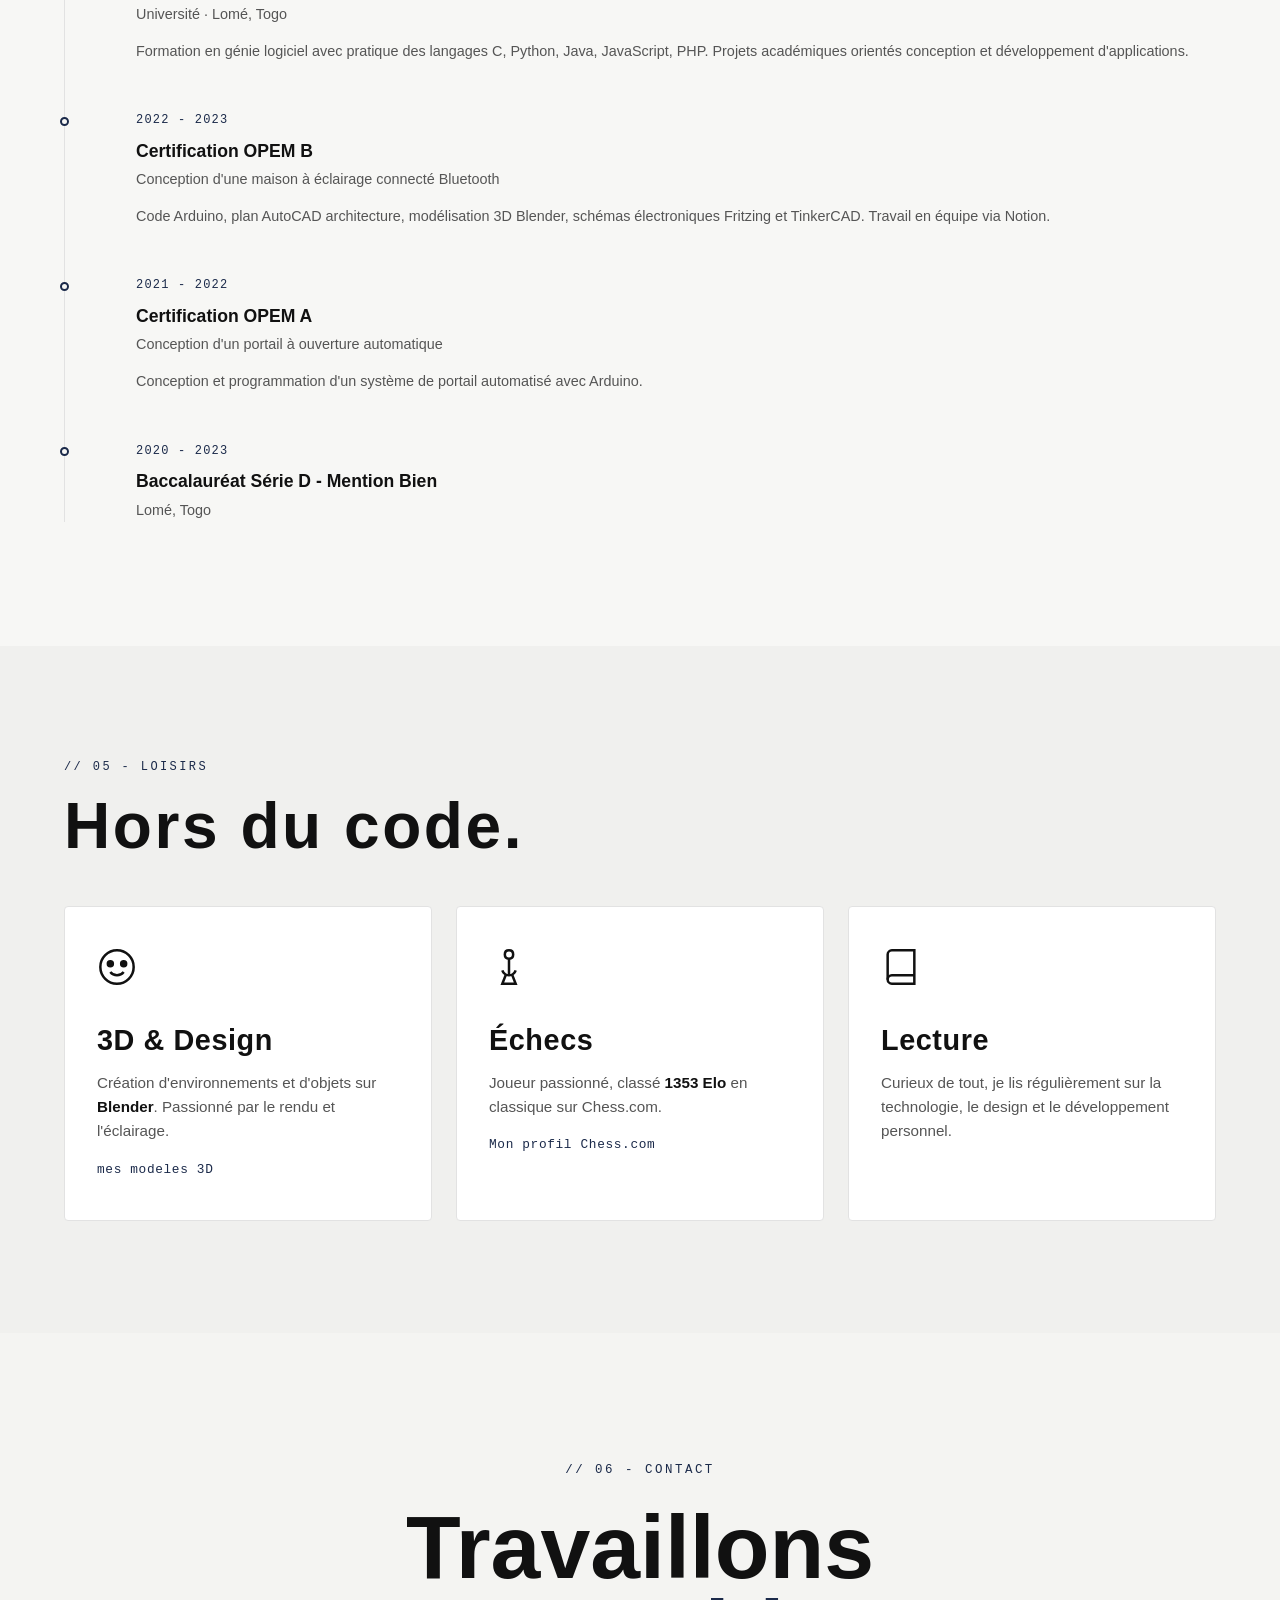
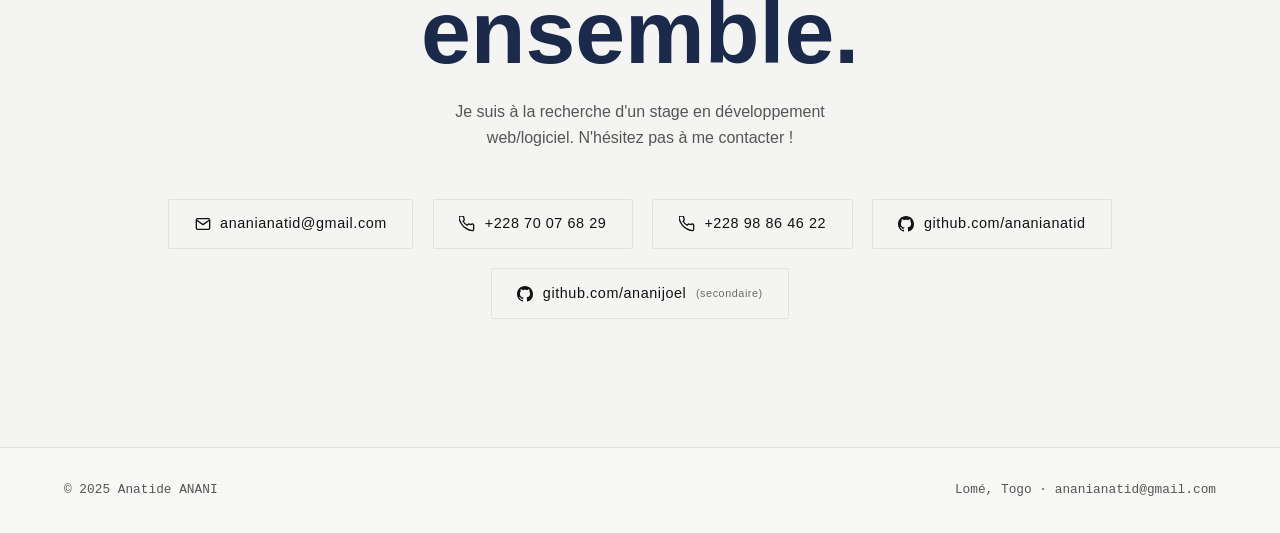
==== commit badf1483: "refactor: update professional profile with UFW-verein project, Supabase tag, and clean up font impor" ====
--- a/portfolio/index.html
+++ b/portfolio/index.html
@@ -5,11 +5,6 @@
   <meta charset="UTF-8" />
   <meta name="viewport" content="width=device-width, initial-scale=1.0" />
   <title>Anatide ANANI - Développeur Web</title>
-  <link rel="preconnect" href="https://fonts.googleapis.com" />
-  <link rel="preconnect" href="https://fonts.gstatic.com" crossorigin />
-  <link
-    href="https://fonts.googleapis.com/css2?family=Bebas+Neue&family=DM+Mono:ital,wght@0,300;0,400;0,500;1,300&family=Plus+Jakarta+Sans:wght@300;400;500;600;700&display=swap"
-    rel="stylesheet" />
   <link rel="stylesheet" href="style.css" />
 </head>
 
@@ -152,7 +147,7 @@
           <span class="skill-tag">Vite</span>
           <span class="skill-tag">Composer</span>
           <span class="skill-tag">npm</span>
-          <span class="skill-tag">Vercel</span>
+          <span class="skill-tag">Supabase</span>
           <span class="skill-tag">WordPress</span>
           <span class="skill-tag">VS Code</span>
         </div>
@@ -266,20 +261,18 @@
       <!-- webstore-api -->
       <div class="project-card reveal">
         <div class="project-card-top">
-          <div class="project-icon"><span class="icon-text">WS</span></div>
-          <div class="project-links">
-            <a href="https://github.com/ananianatid/webstore-api" target="_blank" class="project-link">GitHub </a>
-          </div>
-        </div>
-        <div class="project-body">
-          <div class="project-title">webstore-api</div>
-          <p class="project-desc">API REST e-commerce complète avec gestion des articles (CRUD + images multi-angles),
-            utilisateurs, authentification et panier. Documentation API détaillée.</p>
-          <div class="project-stack">
-            <span class="stack-tag">Node.js</span>
-            <span class="stack-tag">Express</span>
-            <span class="stack-tag">Sequelize</span>
-            <span class="stack-tag">JavaScript</span>
+          <div class="project-icon"><span class="icon-text">UF</span></div>
+          <div class="project-links">
+            <a href="https://ufw-verein.org" target="_blank" class="project-link">Live </a>
+          </div>
+        </div>
+        <div class="project-body">
+          <div class="project-title">UFW-verein</div>
+          <p class="project-desc">Administration et maintenance du site institutionnel en production. Mise à jour du contenu
+            éditorial et des modules. Suivi des performances et résolution d'incidents.</p>
+          <div class="project-stack">
+            <span class="stack-tag">WordPress</span>
+            <span class="stack-tag">PHP</span>
           </div>
         </div>
       </div>
@@ -541,13 +534,7 @@
         </svg>
         github.com/ananijoel <small style="opacity:.6;font-size:.75em;">(secondaire)</small>
       </a>
-      <a href="https://gitlab.com/ananianatid" target="_blank" class="contact-link">
-        <svg viewBox="0 0 24 24" fill="currentColor">
-          <path
-            d="M22.65 14.39L12 22.13 1.35 14.39a.84.84 0 01-.3-.94l1.22-3.78 2.44-7.51A.42.42 0 014.82 2a.43.43 0 01.58 0 .42.42 0 01.11.18l2.44 7.49h8.1l2.44-7.49a.42.42 0 01.11-.18.43.43 0 01.58 0 .42.42 0 01.11.18l2.44 7.51L23 13.45a.84.84 0 01-.35.94z" />
-        </svg>
-        gitlab.com/ananianatid
-      </a>
+
     </div>
   </section>
 
--- a/portfolio/style.css
+++ b/portfolio/style.css
@@ -1,27 +1,29 @@
-/* ── DARK THEME (default) ── */
+/* ── LIGHT THEME (default) ── */
 :root {
-    --bg: #0b0c10;
-    --bg2: #111318;
-    --bg3: #181b22;
-    --accent: #ff6b35;
-    --accent2: #ffb347;
-    --cream: #f0ead8;
-    --muted: #6b7280;
-    --border: #1f2330;
-    --card: #13151c;
-}
-
-/* ── LIGHT THEME ── */
-[data-theme="light"] {
-    --bg: #f8f6f1;
-    --bg2: #edeae2;
-    --bg3: #e4e0d6;
-    --accent: #e85c2a;
-    --accent2: #d4860a;
-    --cream: #1a1814;
-    --muted: #6b6860;
-    --border: #d4cfc4;
-    --card: #f0ece4;
+    --bg: #F7F7F5;
+    --bg2: #F4F4F2;
+    --bg3: #F0F0EE;
+    --accent: #1B2A4A;
+    --accent2: #0F1C33;
+    --cream: #111111;
+    --muted: #555555;
+    --border: #E2E2E2;
+    --card: #FFFFFF;
+    --tag-bg: #EEF1F6;
+}
+
+/* ── DARK THEME ── */
+[data-theme="dark"] {
+    --bg: #0D0F14;
+    --bg2: #121418;
+    --bg3: #17191E;
+    --accent: #4A7BCC;
+    --accent2: #5A8BDC;
+    --cream: #F0F0EE;
+    --muted: #9A9A98;
+    --border: #1E2025;
+    --card: #0D0F14;
+    --tag-bg: #1A1D28;
 }
 
 *,
@@ -61,6 +63,7 @@
     transform: translate(-50%, -50%);
     transition: transform .15s ease, width .2s, height .2s, background .2s;
     mix-blend-mode: difference;
+    opacity: .7;
 }
 
 .cursor.hover {
@@ -85,13 +88,13 @@
 }
 
 nav.scrolled {
-    background: rgba(11, 12, 16, .85);
+    background: rgba(247, 247, 245, .9);
     border-color: var(--border);
     backdrop-filter: blur(12px);
 }
 
-[data-theme="light"] nav.scrolled {
-    background: rgba(248, 246, 241, .9);
+[data-theme="dark"] nav.scrolled {
+    background: rgba(13, 15, 20, .9);
 }
 
 /* ── THEME TOGGLE ── */
@@ -141,12 +144,8 @@
     transition: color .2s;
 }
 
-.nav-links a:hover {
-    color: var(--cream);
-}
-
-/* light mode — nav links hover */
-[data-theme="light"] .nav-links a:hover {
+.nav-links a:hover,
+[data-theme="dark"] .nav-links a:hover {
     color: var(--cream);
 }
 
@@ -166,14 +165,14 @@
     inset: 0;
     z-index: 0;
     background:
-        radial-gradient(ellipse 60% 60% at 75% 30%, rgba(255, 107, 53, .12) 0%, transparent 65%),
-        radial-gradient(ellipse 40% 40% at 15% 80%, rgba(255, 179, 71, .06) 0%, transparent 60%);
-}
-
-[data-theme="light"] .hero-bg {
+        radial-gradient(ellipse 60% 60% at 75% 30%, rgba(27, 42, 74, .04) 0%, transparent 65%),
+        radial-gradient(ellipse 40% 40% at 15% 80%, rgba(27, 42, 74, .02) 0%, transparent 60%);
+}
+
+[data-theme="dark"] .hero-bg {
     background:
-        radial-gradient(ellipse 60% 60% at 75% 30%, rgba(232, 92, 42, .10) 0%, transparent 65%),
-        radial-gradient(ellipse 40% 40% at 15% 80%, rgba(212, 134, 10, .07) 0%, transparent 60%);
+        radial-gradient(ellipse 60% 60% at 75% 30%, rgba(74, 123, 204, .06) 0%, transparent 65%),
+        radial-gradient(ellipse 40% 40% at 15% 80%, rgba(74, 123, 204, .03) 0%, transparent 60%);
 }
 
 .hero-grid {
@@ -200,7 +199,7 @@
     font-family: 'DM Mono', monospace;
     font-size: .78rem;
     color: var(--accent);
-    border: 1px solid rgba(255, 107, 53, .3);
+    border: 1px solid rgba(27, 42, 74, .25);
     padding: .3rem .8rem;
     border-radius: 2px;
     margin-bottom: 2rem;
@@ -231,7 +230,7 @@
 
 .hero-sub {
     font-size: 1.15rem;
-    color: var(--muted);
+    color: var(--cream);
     max-width: 560px;
     margin-top: 2rem;
     font-weight: 300;
@@ -248,7 +247,7 @@
 
 .btn-primary {
     background: var(--accent);
-    color: #fff;
+    color: #FFFFFF;
     padding: .8rem 2rem;
     border-radius: 2px;
     font-weight: 700;
@@ -265,8 +264,8 @@
 }
 
 .btn-outline {
-    border: 1px solid var(--border);
-    color: var(--cream);
+    border: 1px solid var(--accent);
+    color: var(--accent);
     padding: .8rem 2rem;
     border-radius: 2px;
     font-weight: 500;
@@ -342,14 +341,10 @@
 }
 
 .about-text p {
-    color: #5a5550;
+    color: var(--muted);
     font-size: 1.05rem;
     line-height: 1.8;
     margin-bottom: 1.2rem;
-}
-
-[data-theme="light"] .about-text p {
-    color: #4a4540;
 }
 
 .about-text p strong {
@@ -410,7 +405,7 @@
 }
 
 .skill-group:hover {
-    border-color: rgba(255, 107, 53, .4);
+    border-color: var(--accent);
     transform: translateY(-3px);
 }
 
@@ -432,9 +427,9 @@
 }
 
 .skill-tag {
-    background: rgba(255, 107, 53, .08);
-    color: var(--cream);
-    border: 1px solid rgba(255, 107, 53, .15);
+    background: var(--tag-bg);
+    color: var(--accent);
+    border: 1px solid var(--border);
     padding: .3rem .7rem;
     border-radius: 2px;
     font-size: .8rem;
@@ -478,8 +473,8 @@
     width: 42px;
     height: 42px;
     border-radius: 3px;
-    background: rgba(255, 107, 53, .12);
-    border: 1px solid rgba(255, 107, 53, .25);
+    background: var(--tag-bg);
+    border: 1px solid var(--border);
     display: flex;
     align-items: center;
     justify-content: center;
@@ -499,7 +494,7 @@
 }
 
 .project-link {
-    color: var(--muted);
+    color: var(--accent);
     text-decoration: none;
     font-size: .8rem;
     font-family: 'DM Mono', monospace;
@@ -511,7 +506,7 @@
 }
 
 .project-link:hover {
-    color: var(--accent);
+    color: var(--accent2);
     border-color: var(--accent);
 }
 
@@ -543,9 +538,9 @@
 .stack-tag {
     font-family: 'DM Mono', monospace;
     font-size: .72rem;
-    color: var(--accent2);
-    background: rgba(255, 179, 71, .07);
-    border: 1px solid rgba(255, 179, 71, .15);
+    color: var(--accent);
+    background: var(--tag-bg);
+    border: 1px solid var(--border);
     padding: .2rem .55rem;
     border-radius: 2px;
 }
@@ -573,7 +568,7 @@
 
 .project-featured-meta {
     width: 220px;
-    background: rgba(255, 107, 53, .04);
+    background: var(--bg3);
     border-left: 1px solid var(--border);
     padding: 1.8rem;
     display: flex;
@@ -602,9 +597,9 @@
     display: inline-flex;
     align-items: center;
     gap: .4rem;
-    background: rgba(255, 107, 53, .12);
-    color: var(--accent);
-    border: 1px solid rgba(255, 107, 53, .3);
+    background: var(--tag-bg);
+    color: var(--accent);
+    border: 1px solid var(--border);
     font-family: 'DM Mono', monospace;
     font-size: .7rem;
     letter-spacing: .12em;
